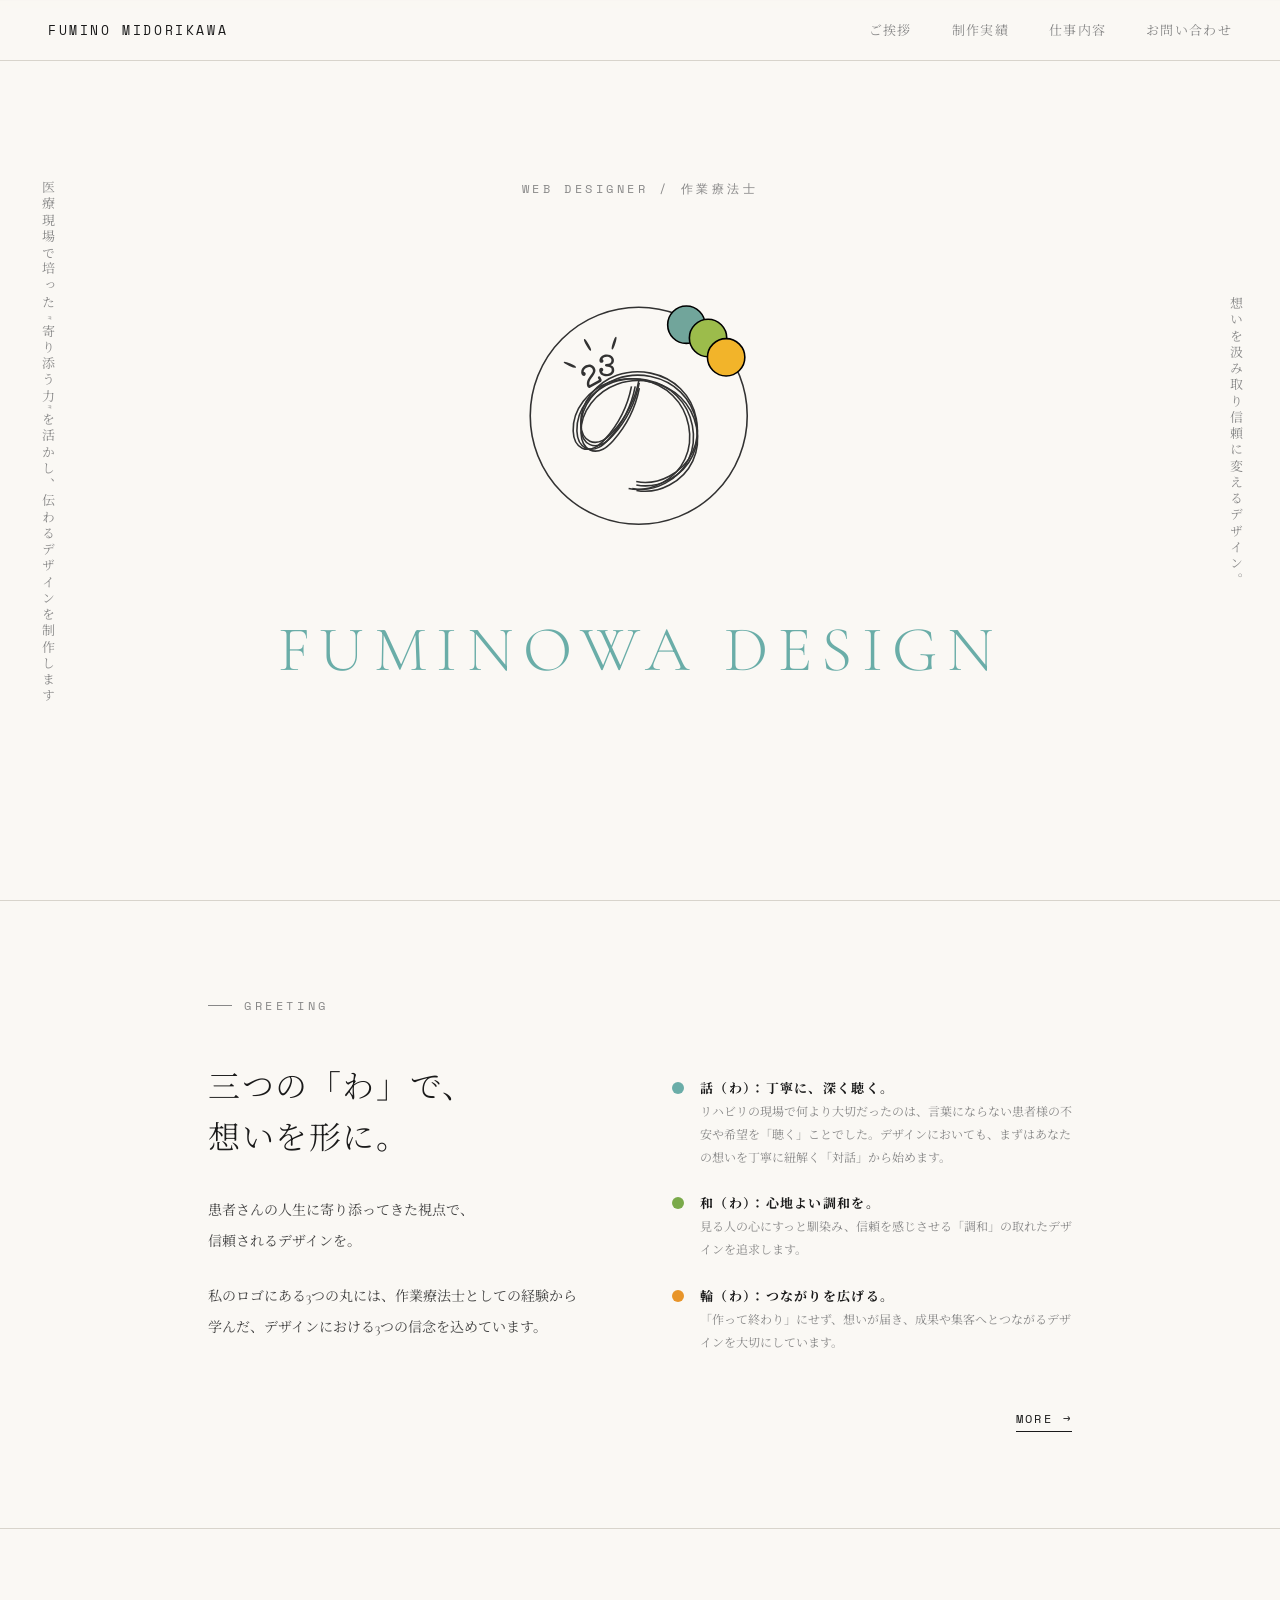
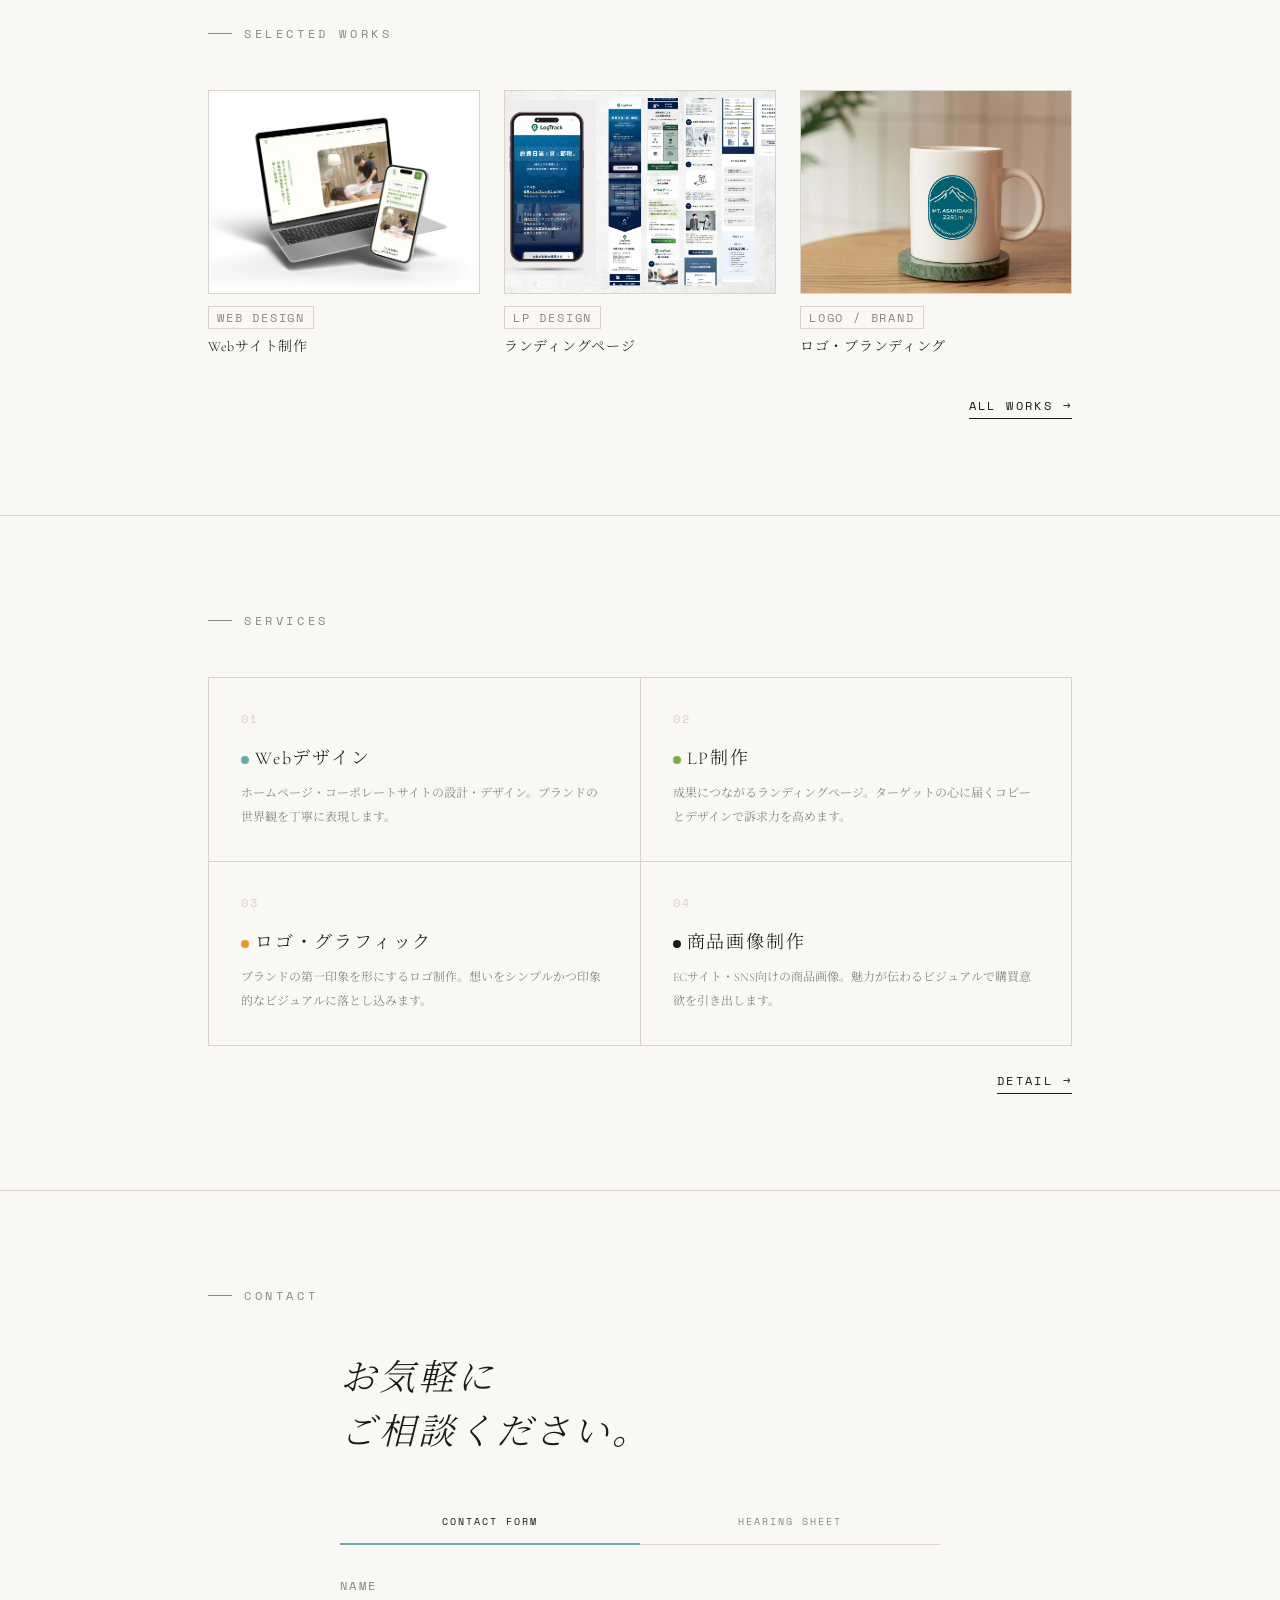
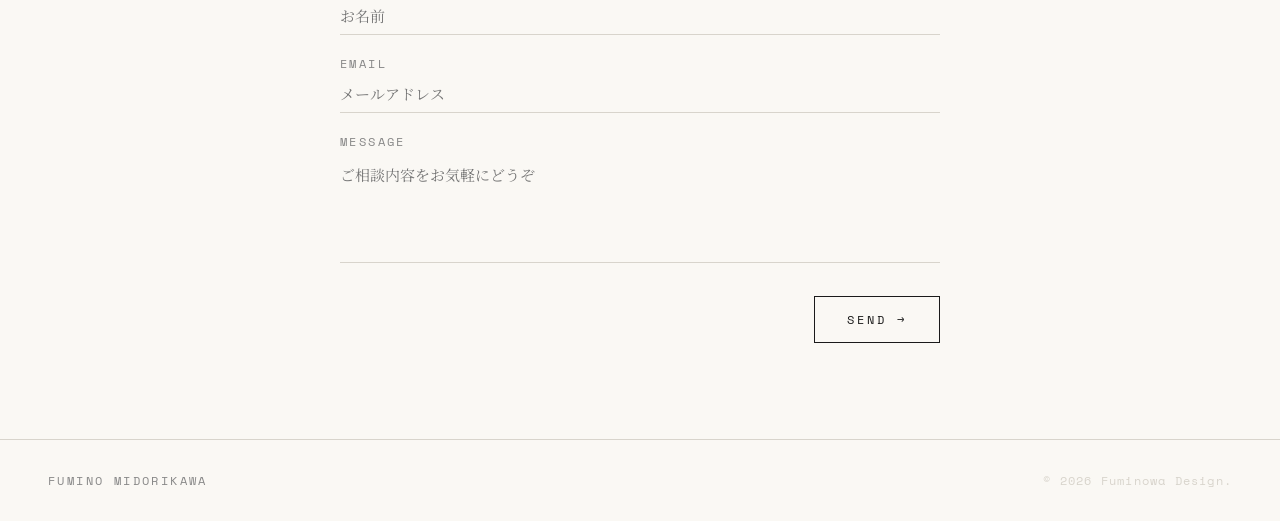
==== index.html @ 3dcd2b3b "スニペット文章変更" ====
<!DOCTYPE html>
<html lang="ja">
<head>
<meta charset="UTF-8">
<meta name="viewport" content="width=device-width, initial-scale=1.0">
<title>FUMINO MIDORIKAWA — Design Portfolio</title>
<meta name="description" content="Webデザイナー 兼 作業療法士。信頼を届けるデザイナーのポートフォリオサイトです。">
  
 <link rel="icon" href="/logo.svg" type="image/svg+xml">
  <link rel="apple-touch-icon" href="/logo.svg">

  <meta property="og:url" content="https://fuminowa-design.com/">
  <meta property="og:type" content="website">
  <meta property="og:title" content="FUMINO MIDORIKAWA — Design Portfolio">
  <meta property="og:description" content="Webデザイナー 兼 作業療法士。信頼を届けるデザイナーのポートフォリオサイトです。">
  <meta property="og:site_name" content="fuminowa design">
  <meta property="og:image" content="https://fuminowa-design.com/og-image.jpg">

  <meta name="twitter:card" content="summary_large_image">
  <meta name="twitter:title" content="FUMINO MIDORIKAWA — Design Portfolio">
  <meta name="twitter:description" content="Webデザイナー 兼 作業療法士。信頼を届けるデザイナーのポートフォリオサイトです。">
  <meta name="twitter:image" content="https://fuminowa-design.com/og-image.jpg">

  <link rel="preconnect" href="https://fonts.googleapis.com">
  <link href="https://fonts.googleapis.com/css2?family=Cormorant+Garamond:ital,wght@0,300;0,400;1,300;1,400&family=Noto+Serif+JP:wght@300;400&family=Space+Mono&display=swap" rel="stylesheet">
<style>
  *, *::before, *::after { box-sizing: border-box; margin: 0; padding: 0; }

  :root {
    --teal: #6aada8;
    --green: #7aaa4a;
    --orange: #e8952a;
    --black: #1a1a1a;
    --gray: #888;
    --light: #f7f5f0;
    --border: #d8d4cc;
    --serif: 'Cormorant Garamond', 'Noto Serif JP', serif;
    --mono: 'Space Mono', monospace;
  }

  html { scroll-behavior: smooth; }

  body {
    font-family: var(--serif);
    background: #faf8f4;
    color: var(--black);
    overflow-x: hidden;
  }

  /* ── NAV ── */
  nav {
    position: fixed;
    top: 0; left: 0; right: 0;
    z-index: 100;
    display: flex;
    justify-content: space-between;
    align-items: center;
    padding: 1.25rem 3rem;
    background: rgba(250,248,244,0.92);
    backdrop-filter: blur(6px);
    border-bottom: 1px solid var(--border);
  }

  .nav-logo {
    font-family: var(--mono);
    font-size: 13px;
    letter-spacing: 0.2em;
    color: var(--black);
    text-decoration: none;
  }

  .nav-links {
    display: flex;
    gap: 2.5rem;
    list-style: none;
  }

  .nav-links a {
    font-family: var(--serif);
    font-size: 13px;
    letter-spacing: 0.1em;
    color: var(--gray);
    text-decoration: none;
    transition: color 0.2s;
  }

  .nav-links a:hover { color: var(--black); }

  /* ── HERO ── */
  .hero {
    min-height: 100vh;
    display: grid;
    grid-template-columns: 60px 1fr 60px;
    align-items: center;
    padding-top: 80px;
    position: relative;
  }

  .hero-side-left {
    writing-mode: vertical-rl;
    text-orientation: mixed;
    font-size: 13px;
    letter-spacing: 0.25em;
    color: var(--gray);
    padding: 2rem 0 2rem 2rem;
    line-height: 2;
  }

  .hero-center {
    display: flex;
    flex-direction: column;
    align-items: center;
    justify-content: center;
    padding: 4rem 2rem;
    text-align: center;
    position: relative;
  }

  .hero-eyebrow {
    font-family: var(--mono);
    font-size: 12px;
    letter-spacing: 0.3em;
    color: var(--gray);
    margin-bottom: 2.5rem;
  }

  /* Logo circle */
  .logo-circle {
    position: relative;
    width: 340px;
    height: 340px;
    margin: 0 auto 2.5rem;
  }

  .logo-circle svg {
    width: 100%;
    height: 100%;
  }

  .hero-title {
    font-family: var(--serif);
    font-size: clamp(36px, 5vw, 64px);
    font-weight: 300;
    letter-spacing: 0.15em;
    color: var(--teal);
    line-height: 1;
    margin-bottom: 1.5rem;
  }

  .hero-title em {
    font-style: italic;
    color: var(--black);
    font-size: 0.65em;
    display: block;
    letter-spacing: 0.3em;
    margin-top: 0.4em;
  }

  .hero-tagline {
    font-size: 13px;
    color: var(--gray);
    letter-spacing: 0.05em;
    line-height: 2;
    max-width: 360px;
  }

  .hero-side-right {
    writing-mode: vertical-rl;
    text-orientation: mixed;
    font-size: 13px;
    letter-spacing: 0.25em;
    color: var(--gray);
    padding: 2rem 2rem 2rem 0;
    line-height: 2;
    text-align: right;
  }

  .hero-scroll {
    position: absolute;
    bottom: 2.5rem;
    left: 50%;
    transform: translateX(-50%);
    display: flex;
    flex-direction: column;
    align-items: center;
    gap: 8px;
    font-family: var(--mono);
    font-size: 12px;
    letter-spacing: 0.2em;
    color: var(--gray);
  }

  .hero-scroll::after {
    content: '';
    display: block;
    width: 1px;
    height: 48px;
    background: var(--border);
    animation: scrollLine 1.8s ease-in-out infinite;
  }

  @keyframes scrollLine {
    0%, 100% { opacity: 0.3; transform: scaleY(1); }
    50% { opacity: 1; transform: scaleY(0.6); }
  }

  /* ── SECTIONS common ── */
  section {
    padding: 6rem 0;
    border-top: 1px solid var(--border);
  }

  .section-inner {
    max-width: 960px;
    margin: 0 auto;
    padding: 0 3rem;
  }

  .section-label {
    font-family: var(--mono);
    font-size: 12px;
    letter-spacing: 0.3em;
    color: var(--gray);
    display: flex;
    align-items: center;
    gap: 12px;
    margin-bottom: 3rem;
  }

  .section-label::before {
    content: '';
    display: block;
    width: 24px;
    height: 1px;
    background: var(--gray);
  }

  /* ── ABOUT ── */
  .about-grid {
    display: grid;
    grid-template-columns: 1fr 1fr;
    gap: 4rem;
    align-items: start;
  }

  .about-heading {
    font-size: clamp(22px, 3vw, 32px);
    font-weight: 300;
    line-height: 1.6;
    letter-spacing: 0.05em;
    margin-bottom: 2rem;
  }

  .about-body {
    font-size: 14px;
    line-height: 2.2;
    color: #444;
    margin-bottom: 1.5rem;
  }

  .about-wa {
    display: flex;
    flex-direction: column;
    gap: 1.5rem;
    padding-top: 1rem;
  }

  .wa-item {
    display: flex;
    gap: 1rem;
    align-items: flex-start;
  }

  .wa-dot {
    width: 12px;
    height: 12px;
    border-radius: 50%;
    margin-top: 4px;
    flex-shrink: 0;
  }

  .wa-dot.teal { background: var(--teal); }
  .wa-dot.green { background: var(--green); }
  .wa-dot.orange { background: var(--orange); }

  .wa-text strong {
    display: block;
    font-size: 13px;
    letter-spacing: 0.1em;
    margin-bottom: 4px;
  }

  .wa-text p {
    font-size: 12px;
    color: var(--gray);
    line-height: 1.9;
  }

  .about-more {
    display: inline-flex;
    align-items: center;
    gap: 12px;
    font-family: var(--mono);
    font-size: 12px;
    letter-spacing: 0.2em;
    color: var(--black);
    text-decoration: none;
    margin-top: 2rem;
    padding-bottom: 4px;
    border-bottom: 1px solid var(--black);
    transition: opacity 0.2s;
  }

  .about-more:hover { opacity: 0.5; }

  /* ── WORKS ── */
  .works-grid {
    display: grid;
    grid-template-columns: repeat(3, 1fr);
    gap: 1.5rem;
  }

  .work-card {
    text-decoration: none;
    color: inherit;
    display: block;
  }

  .work-thumb {
    aspect-ratio: 4/3;
    background: var(--light);
    border: 1px solid var(--border);
    margin-bottom: 0.75rem;
    overflow: hidden;
    position: relative;
  }

  .work-thumb-inner {
    width: 100%;
    height: 100%;
    display: flex;
    align-items: center;
    justify-content: center;
    font-family: var(--mono);
    font-size: 12px;
    letter-spacing: 0.2em;
    color: var(--border);
    transition: transform 0.4s ease;
  }

  .work-card:hover .work-thumb-inner {
    transform: scale(1.03);
  }

  .work-tag {
    font-family: var(--mono);
    font-size: 12px;
    letter-spacing: 0.15em;
    color: var(--gray);
    border: 1px solid var(--border);
    display: inline-block;
    padding: 2px 8px;
    margin-bottom: 6px;
  }

  .work-title {
    font-size: 14px;
    font-weight: 300;
    letter-spacing: 0.05em;
  }

  .works-more {
    text-align: right;
    margin-top: 2.5rem;
  }

  .works-more a {
    display: inline-flex;
    align-items: center;
    gap: 12px;
    font-family: var(--mono);
    font-size: 12px;
    letter-spacing: 0.2em;
    color: var(--black);
    text-decoration: none;
    padding-bottom: 4px;
    border-bottom: 1px solid var(--black);
    transition: opacity 0.2s;
  }

  .works-more a:hover { opacity: 0.5; }

  /* ── SERVICES ── */
  .services-grid {
    display: grid;
    grid-template-columns: repeat(2, 1fr);
    gap: 1px;
    background: var(--border);
    border: 1px solid var(--border);
  }

  .service-item {
    background: #faf8f4;
    padding: 2rem;
  }

  .service-num {
    font-family: var(--mono);
    font-size: 12px;
    letter-spacing: 0.2em;
    color: var(--border);
    margin-bottom: 1rem;
  }

  .service-title {
    font-size: 18px;
    font-weight: 300;
    letter-spacing: 0.1em;
    margin-bottom: 0.75rem;
  }

  .service-desc {
    font-size: 12px;
    color: var(--gray);
    line-height: 2;
  }

  .service-accent {
    display: inline-block;
    width: 8px;
    height: 8px;
    border-radius: 50%;
    margin-right: 6px;
    vertical-align: middle;
  }

  /* ── CONTACT ── */
  .contact-section {
    text-align: center;
    padding: 6rem 0;
  }

  .contact-heading {
    font-size: clamp(28px, 4vw, 48px);
    font-weight: 300;
    font-style: italic;
    letter-spacing: 0.1em;
    margin-bottom: 1.5rem;
  }

  .contact-sub {
    font-size: 13px;
    color: var(--gray);
    letter-spacing: 0.1em;
    margin-bottom: 3rem;
    line-height: 2;
  }

  .contact-btn {
    display: inline-flex;
    align-items: center;
    gap: 16px;
    font-family: var(--mono);
    font-size: 13px;
    letter-spacing: 0.25em;
    color: var(--black);
    text-decoration: none;
    border: 1px solid var(--black);
    padding: 1rem 2.5rem;
    transition: background 0.2s, color 0.2s;
  }

  .contact-btn:hover {
    background: var(--black);
    color: #faf8f4;
  }

  /* ── CONTACT TABS ── */
  .contact-tabs {
    display: flex;
    border-bottom: 1px solid var(--border);
    margin-bottom: 2rem;
  }
  .contact-tab-btn {
    flex: 1;
    background: none;
    border: none;
    padding: 14px 8px;
    font-family: var(--mono);
    font-size: 10px;
    letter-spacing: 0.2em;
    color: var(--gray);
    cursor: pointer;
    border-bottom: 2px solid transparent;
    margin-bottom: -1px;
    transition: all 0.2s;
  }
  .contact-tab-btn.active {
    color: var(--black);
    border-bottom-color: var(--teal);
  }
  .contact-tab-content { display: none; }
  .contact-tab-content.active { display: block; }

  /* ── HAMBURGER ── */
  .nav-hamburger {
    display: none;
    flex-direction: column;
    gap: 5px;
    cursor: pointer;
    background: none;
    border: none;
    padding: 4px;
  }
  .nav-hamburger span {
    display: block;
    width: 22px;
    height: 1px;
    background: var(--black);
    transition: all 0.3s;
  }
  .nav-hamburger.open span:nth-child(1) { transform: translateY(6px) rotate(45deg); }
  .nav-hamburger.open span:nth-child(2) { opacity: 0; }
  .nav-hamburger.open span:nth-child(3) { transform: translateY(-6px) rotate(-45deg); }

  /* ── HERO MOBILE TEXT ── */
  .hero-tagline-mobile { display: none; }

  /* ── FOOTER ── */
  footer {
    border-top: 1px solid var(--border);
    padding: 2rem 3rem;
    display: flex;
    justify-content: space-between;
    align-items: center;
  }

  .footer-logo {
    font-family: var(--mono);
    font-size: 12px;
    letter-spacing: 0.2em;
    color: var(--gray);
  }

  .footer-copy {
    font-family: var(--mono);
    font-size: 12px;
    letter-spacing: 0.1em;
    color: var(--border);
  }

  .send-btn {
    font-family: var(--mono);
    font-size: 12px;
    letter-spacing: 0.25em;
    color: var(--black);
    background: transparent;
    border: 1px solid var(--black);
    padding: 0.9rem 2rem;
    cursor: pointer;
    transition: background 0.25s, color 0.25s;
  }
  .send-btn:hover {
    background: var(--black);
    color: #faf8f4;
  }

  /* ── FADE IN ── */
  .fade-in {
    opacity: 0;
    transform: translateY(20px);
    transition: opacity 0.7s ease, transform 0.7s ease;
  }

  .fade-in.visible {
    opacity: 1;
    transform: translateY(0);
  }

  /* ── RESPONSIVE ── */
  @media (max-width: 768px) {
    nav { padding: 1rem 1.5rem; }
    .nav-hamburger { display: flex; }
    .nav-links {
      display: none;
      position: fixed;
      top: 57px; left: 0; right: 0;
      background: rgba(250,248,244,0.97);
      backdrop-filter: blur(8px);
      border-bottom: 1px solid var(--border);
      flex-direction: column;
      align-items: center;
      gap: 0;
      padding: 0;
      list-style: none;
      z-index: 99;
    }
    .nav-links.open { display: flex; }
    .nav-links li { width: 100%; text-align: center; }
    .nav-links a { display: block; padding: 1.1rem 0; border-bottom: 1px solid var(--border); font-size: 13px; }
    .hero {
      grid-template-columns: 1fr;
      overflow: hidden;
    }
    .hero-side-left { display: none !important; }
    .hero-side-right { display: none !important; }
    .hero-tagline-mobile { display: block; }
    .logo-circle { width: 240px; height: 240px; }
    .section-inner { padding: 0 1.5rem; }
    .about-grid { grid-template-columns: 1fr; gap: 2rem; }
    .works-grid { grid-template-columns: 1fr 1fr; }
    .services-grid { grid-template-columns: 1fr; }
    footer { flex-direction: column; gap: 1rem; text-align: center; }
  }
</style>
</head>
<body>

<!-- NAV -->
<nav>
  <a href="#" class="nav-logo">FUMINO MIDORIKAWA</a>
  <ul class="nav-links" id="nav-links">
    <li><a href="#about" onclick="closeMenu()">ご挨拶</a></li>
    <li><a href="#works" onclick="closeMenu()">制作実績</a></li>
    <li><a href="#services" onclick="closeMenu()">仕事内容</a></li>
    <li><a href="#contact" onclick="closeMenu()">お問い合わせ</a></li>
  </ul>
  <button class="nav-hamburger" id="hamburger" onclick="toggleMenu()" aria-label="メニュー">
    <span></span><span></span><span></span>
  </button>
</nav>

<!-- HERO -->
<section class="hero">
  <div class="hero-side-left">医療現場で培った&thinsp;"寄り添う力"を活かし、伝わるデザインを制作します</div>

  <div class="hero-center">
    <p class="hero-eyebrow">WEB DESIGNER / 作業療法士</p>
    <p class="hero-tagline-mobile" style="font-size:13px; color:var(--gray); letter-spacing:0.04em; line-height:1.9; margin-bottom:1.5rem;">医療現場で培った&thinsp;"寄り添う力"を活かし、<br>伝わるデザインを制作します</p>

    <!-- ロゴ -->
    <div class="logo-circle">
      <img src="logo.svg" alt="FUMINOWA DESIGN ロゴ" style="width:100%; height:100%; object-fit:contain;">
    </div>

    <h1 class="hero-title">FUMINOWA DESIGN</h1>

  </div>

  <div class="hero-side-right">想いを汲み取り信頼に変えるデザイン。</div>
</section>

<!-- ABOUT -->
<section id="about">
  <div class="section-inner">
    <p class="section-label fade-in">GREETING</p>
    <div class="about-grid">
      <div class="fade-in">
        <h2 class="about-heading">三つの「わ」で、<br>想いを形に。</h2>
        <p class="about-body">患者さんの人生に寄り添ってきた視点で、<span style="white-space:nowrap">信頼されるデザインを。</span></p>
        <p class="about-body">私のロゴにある3つの丸には、作業療法士としての経験から<span style="white-space:nowrap">学んだ、デザインにおける3つの信念を込めています。</span></p>
      </div>
      <div class="about-wa fade-in">
        <div class="wa-item">
          <div class="wa-dot teal"></div>
          <div class="wa-text">
            <strong>話（わ）：丁寧に、深く聴く。</strong>
            <p>リハビリの現場で何より大切だったのは、言葉にならない患者様の不安や希望を「聴く」ことでした。デザインにおいても、まずはあなたの想いを丁寧に紐解く「対話」から始めます。</p>
          </div>
        </div>
        <div class="wa-item">
          <div class="wa-dot green"></div>
          <div class="wa-text">
            <strong>和（わ）：心地よい調和を。</strong>
            <p>見る人の心にすっと馴染み、信頼を感じさせる「調和」の取れたデザインを追求します。</p>
          </div>
        </div>
        <div class="wa-item">
          <div class="wa-dot orange"></div>
          <div class="wa-text">
            <strong>輪（わ）：つながりを広げる。</strong>
            <p>「作って終わり」にせず、想いが届き、成果や集客へとつながるデザインを大切にしています。</p>
          </div>
        </div>
      </div>
    </div>
    <div class="works-more fade-in">
      <a href="about.html">MORE →</a>
    </div>
  </div>
</section>

<!-- WORKS -->
<section id="works">
  <div class="section-inner">
    <p class="section-label fade-in">SELECTED WORKS</p>
    <div class="works-grid">
      <a href="works.html" class="work-card fade-in">
        <div class="work-thumb">
          <div class="work-thumb-inner">
            <img src="work-mebuki.webp" alt="Webサイト制作" style="width:100%; height:100%; object-fit:cover; display:block;">
          </div>
        </div>
        <span class="work-tag">WEB DESIGN</span>
        <p class="work-title">Webサイト制作</p>
      </a>
      <a href="works.html" class="work-card fade-in">
        <div class="work-thumb">
          <div class="work-thumb-inner">
            <img src="work-logtrack.webp" alt="ランディングページ" style="width:100%; height:100%; object-fit:cover; display:block;">
          </div>
        </div>
        <span class="work-tag">LP DESIGN</span>
        <p class="work-title">ランディングページ</p>
      </a>
      <a href="works.html" class="work-card fade-in">
        <div class="work-thumb">
          <div class="work-thumb-inner">
            <img src="work-asahidake.webp" alt="ロゴ・ブランディング" style="width:100%; height:100%; object-fit:cover; display:block;">
          </div>
        </div>
        <span class="work-tag">LOGO / BRAND</span>
        <p class="work-title">ロゴ・ブランディング</p>
      </a>
    </div>
    <div class="works-more fade-in">
      <a href="works.html">ALL WORKS →</a>
    </div>
  </div>
</section>

<!-- SERVICES -->
<section id="services">
  <div class="section-inner">
    <p class="section-label fade-in">SERVICES</p>
    <div class="services-grid fade-in">
      <div class="service-item">
        <p class="service-num">01</p>
        <h3 class="service-title"><span class="service-accent" style="background:#6aada8"></span>Webデザイン</h3>
        <p class="service-desc">ホームページ・コーポレートサイトの設計・デザイン。ブランドの世界観を丁寧に表現します。</p>
      </div>
      <div class="service-item">
        <p class="service-num">02</p>
        <h3 class="service-title"><span class="service-accent" style="background:#7aaa4a"></span>LP制作</h3>
        <p class="service-desc">成果につながるランディングページ。ターゲットの心に届くコピーとデザインで訴求力を高めます。</p>
      </div>
      <div class="service-item">
        <p class="service-num">03</p>
        <h3 class="service-title"><span class="service-accent" style="background:#e8952a"></span>ロゴ・グラフィック</h3>
        <p class="service-desc">ブランドの第一印象を形にするロゴ制作。想いをシンプルかつ印象的なビジュアルに落とし込みます。</p>
      </div>
      <div class="service-item">
        <p class="service-num">04</p>
        <h3 class="service-title"><span class="service-accent" style="background:#1a1a1a"></span>商品画像制作</h3>
        <p class="service-desc">ECサイト・SNS向けの商品画像。魅力が伝わるビジュアルで購買意欲を引き出します。</p>
      </div>
    </div>
    <div class="works-more fade-in" style="text-align:right; margin-top:1.5rem;">
      <a href="services.html">DETAIL →</a>
    </div>
  </div>
</section>

<!-- CONTACT -->
<section id="contact" style="border-top: 1px solid var(--border); padding: 6rem 0;">
  <div class="section-inner">
    <p class="section-label fade-in">CONTACT</p>
    <div class="fade-in" style="max-width: 600px; margin: 0 auto;">
      <h2 style="font-size: clamp(24px,3vw,36px); font-weight:300; font-style:italic; letter-spacing:0.08em; line-height:1.5; margin-bottom:2.5rem;">お気軽に<br>ご相談ください。</h2>

      <div class="contact-tabs">
        <button class="contact-tab-btn active" onclick="switchContactTab('form', this)">CONTACT FORM</button>
        <button class="contact-tab-btn" onclick="switchContactTab('hearing', this)">HEARING SHEET</button>
      </div>

      <div id="ctab-form" class="contact-tab-content active">
        <form onsubmit="handleSubmit(event)" style="display:flex; flex-direction:column; gap:1.25rem;">
          <div>
            <label style="font-family:var(--mono); font-size:12px; letter-spacing:0.2em; color:var(--gray); display:block; margin-bottom:6px;">NAME</label>
            <input type="text" name="name" placeholder="お名前" required style="width:100%; background:transparent; border:none; border-bottom:1px solid var(--border); padding:8px 0; font-family:var(--serif); font-size:15px; color:var(--black); outline:none; transition:border-color 0.2s;">
          </div>
          <div>
            <label style="font-family:var(--mono); font-size:12px; letter-spacing:0.2em; color:var(--gray); display:block; margin-bottom:6px;">EMAIL</label>
            <input type="email" name="email" placeholder="メールアドレス" required style="width:100%; background:transparent; border:none; border-bottom:1px solid var(--border); padding:8px 0; font-family:var(--serif); font-size:15px; color:var(--black); outline:none; transition:border-color 0.2s;">
          </div>
          <div>
            <label style="font-family:var(--mono); font-size:12px; letter-spacing:0.2em; color:var(--gray); display:block; margin-bottom:6px;">MESSAGE</label>
            <textarea name="message" placeholder="ご相談内容をお気軽にどうぞ" rows="5" required style="width:100%; background:transparent; border:none; border-bottom:1px solid var(--border); padding:8px 0; font-family:var(--serif); font-size:15px; color:var(--black); outline:none; resize:none; transition:border-color 0.2s;"></textarea>
          </div>
          <div style="text-align:right; margin-top:0.5rem;">
            <button type="submit" class="send-btn">SEND →</button>
          </div>
          <p id="form-msg" style="font-family:var(--mono); font-size:12px; letter-spacing:0.1em; color:var(--teal); display:none; text-align:right;">送信しました。ありがとうございます。</p>
        </form>
      </div>

      <div id="ctab-hearing" class="contact-tab-content">
        <p style="font-size:15px; color:var(--gray); line-height:2; margin-bottom:2rem;">依頼内容・納品形式・予算などをまとめてお伝えいただくことで、より具体的なご提案とお見積もりをスムーズにご案内できます。</p>
        <ul style="list-style:none; display:flex; flex-direction:column; gap:0.75rem; margin-bottom:2.5rem;">
          <li style="font-size:15px; color:#444; display:flex; align-items:flex-start; gap:10px;"><span style="color:var(--teal); font-family:var(--mono); font-size:12px; margin-top:3px; flex-shrink:0;">—</span>依頼内容がある程度決まっている</li>
          <li style="font-size:15px; color:#444; display:flex; align-items:flex-start; gap:10px;"><span style="color:var(--teal); font-family:var(--mono); font-size:12px; margin-top:3px; flex-shrink:0;">—</span>すぐにお見積もりがほしい</li>
          <li style="font-size:15px; color:#444; display:flex; align-items:flex-start; gap:10px;"><span style="color:var(--teal); font-family:var(--mono); font-size:12px; margin-top:3px; flex-shrink:0;">—</span>スムーズにプロジェクトを進めたい</li>
        </ul>
        <div style="text-align:right;">
          <a href="hearing.html"
            style="display:inline-flex; align-items:center; gap:12px; font-family:var(--mono); font-size:12px; letter-spacing:0.2em; color:#faf8f4; background:var(--black); border:1px solid var(--black); padding:0.9rem 2rem; text-decoration:none; transition:background 0.2s, color 0.2s;"
            onmouseover="this.style.background='var(--teal)'; this.style.borderColor='var(--teal)';"
            onmouseout="this.style.background='var(--black)'; this.style.borderColor='var(--black)';">
            ヒアリングシートへ →
          </a>
        </div>
      </div>

    </div>
  </div>
</section>

<!-- FOOTER -->
<footer>
  <span class="footer-logo">FUMINO MIDORIKAWA</span>
  <span class="footer-copy">© 2026 Fuminowa Design.</span>
</footer>

<script>
  function toggleMenu() {
    const navLinks = document.getElementById('nav-links');
    const hamburger = document.getElementById('hamburger');
    navLinks.classList.toggle('open');
    hamburger.classList.toggle('open');
  }

  function closeMenu() {
    const navLinks = document.getElementById('nav-links');
    const hamburger = document.getElementById('hamburger');
    navLinks.classList.remove('open');
    hamburger.classList.remove('open');
  }
  function switchContactTab(name, btn) {
    document.querySelectorAll('.contact-tab-content').forEach(el => el.classList.remove('active'));
    document.querySelectorAll('.contact-tab-btn').forEach(el => el.classList.remove('active'));
    document.getElementById('ctab-' + name).classList.add('active');
    btn.classList.add('active');
  }

  async function handleSubmit(e) {
    e.preventDefault();
    const form = e.target;
    const btn = form.querySelector('button[type="submit"]');
    btn.disabled = true;
    btn.textContent = 'SENDING...';
    try {
      const res = await fetch('https://formspree.io/f/xaqadjqy', {
        method: 'POST',
        body: new FormData(form),
        headers: { 'Accept': 'application/json' }
      });
      if (res.ok) {
        form.reset();
        document.getElementById('form-msg').style.display = 'block';
        btn.textContent = 'SEND →';
      } else {
        alert('送信に失敗しました。時間をおいてもう一度お試しください。');
        btn.textContent = 'SEND →';
      }
    } catch (err) {
      alert('送信に失敗しました。通信状況をご確認ください。');
      btn.textContent = 'SEND →';
    }
    btn.disabled = false;
  }

  const observer = new IntersectionObserver((entries) => {
    entries.forEach((entry, i) => {
      if (entry.isIntersecting) {
        setTimeout(() => entry.target.classList.add('visible'), i * 80);
      }
    });
  }, { threshold: 0.1 });

  document.querySelectorAll('.fade-in').forEach(el => observer.observe(el));
</script>

</body>
</html>
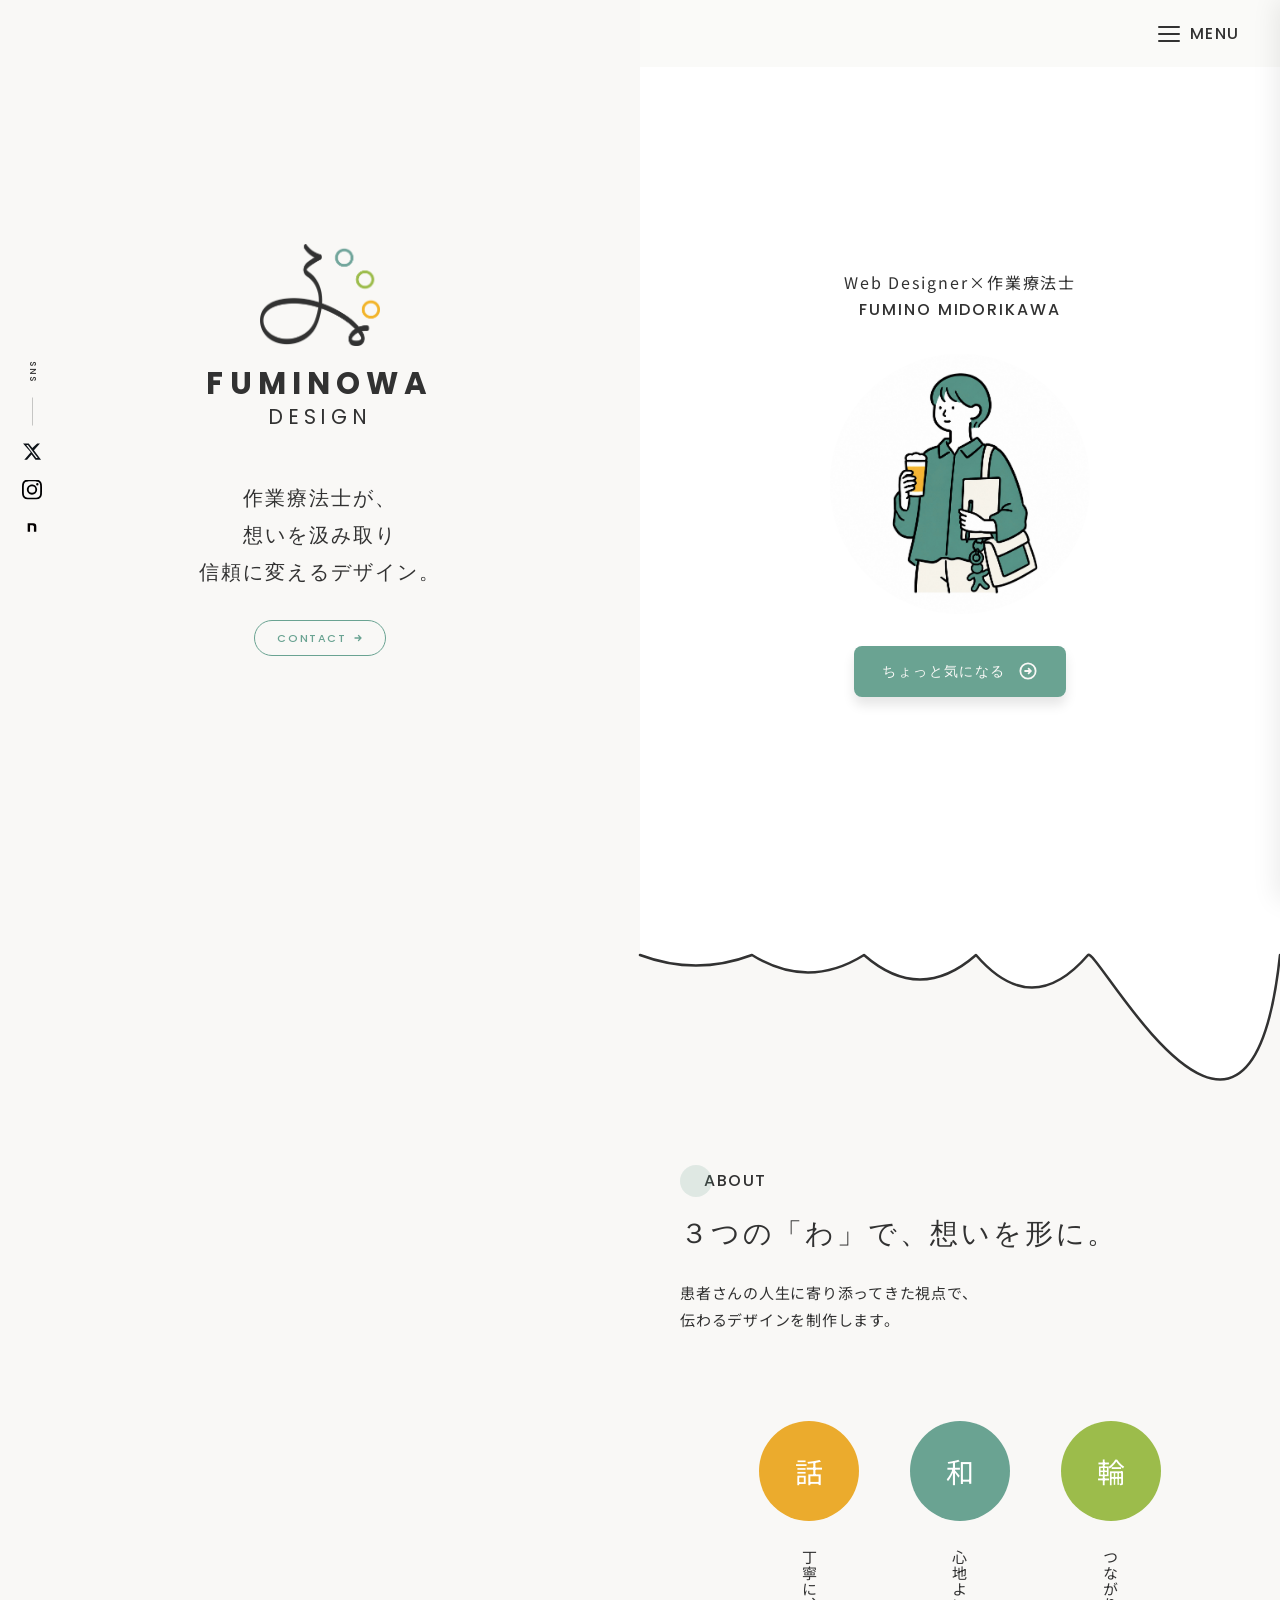
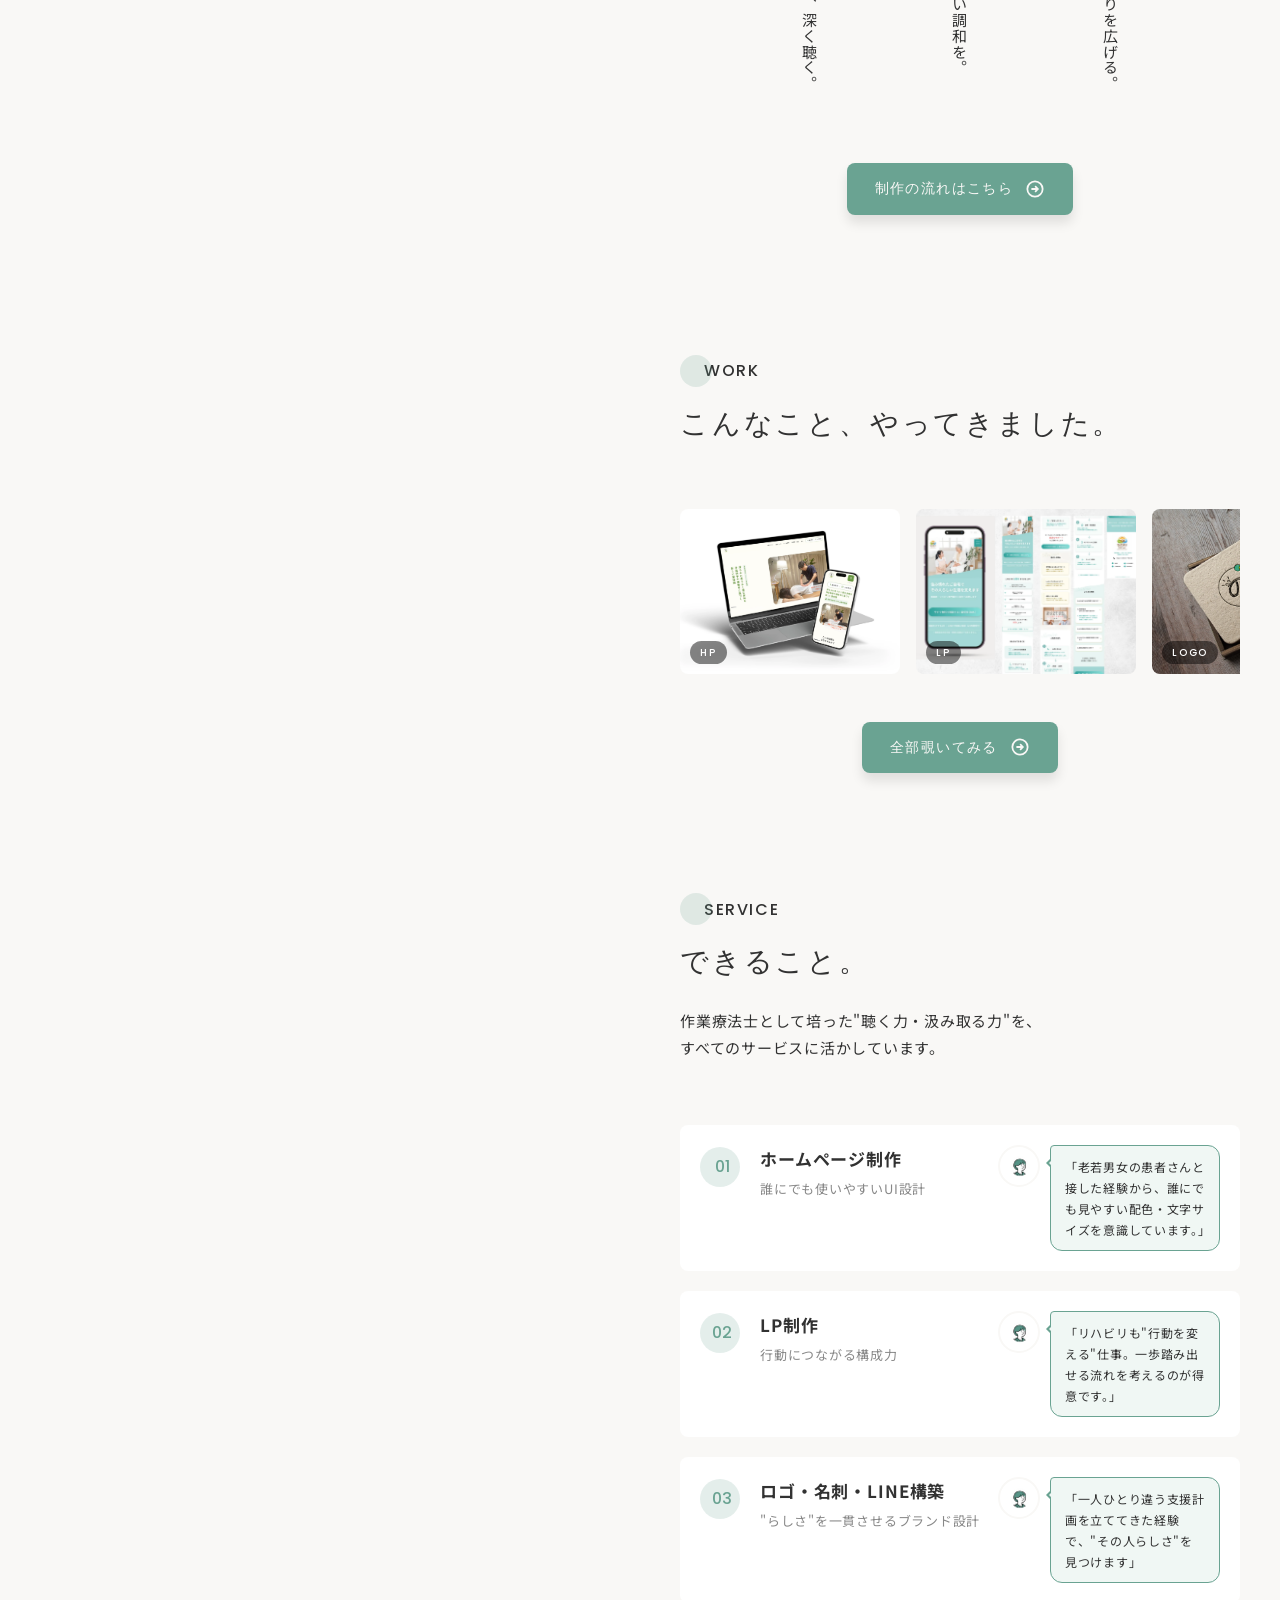
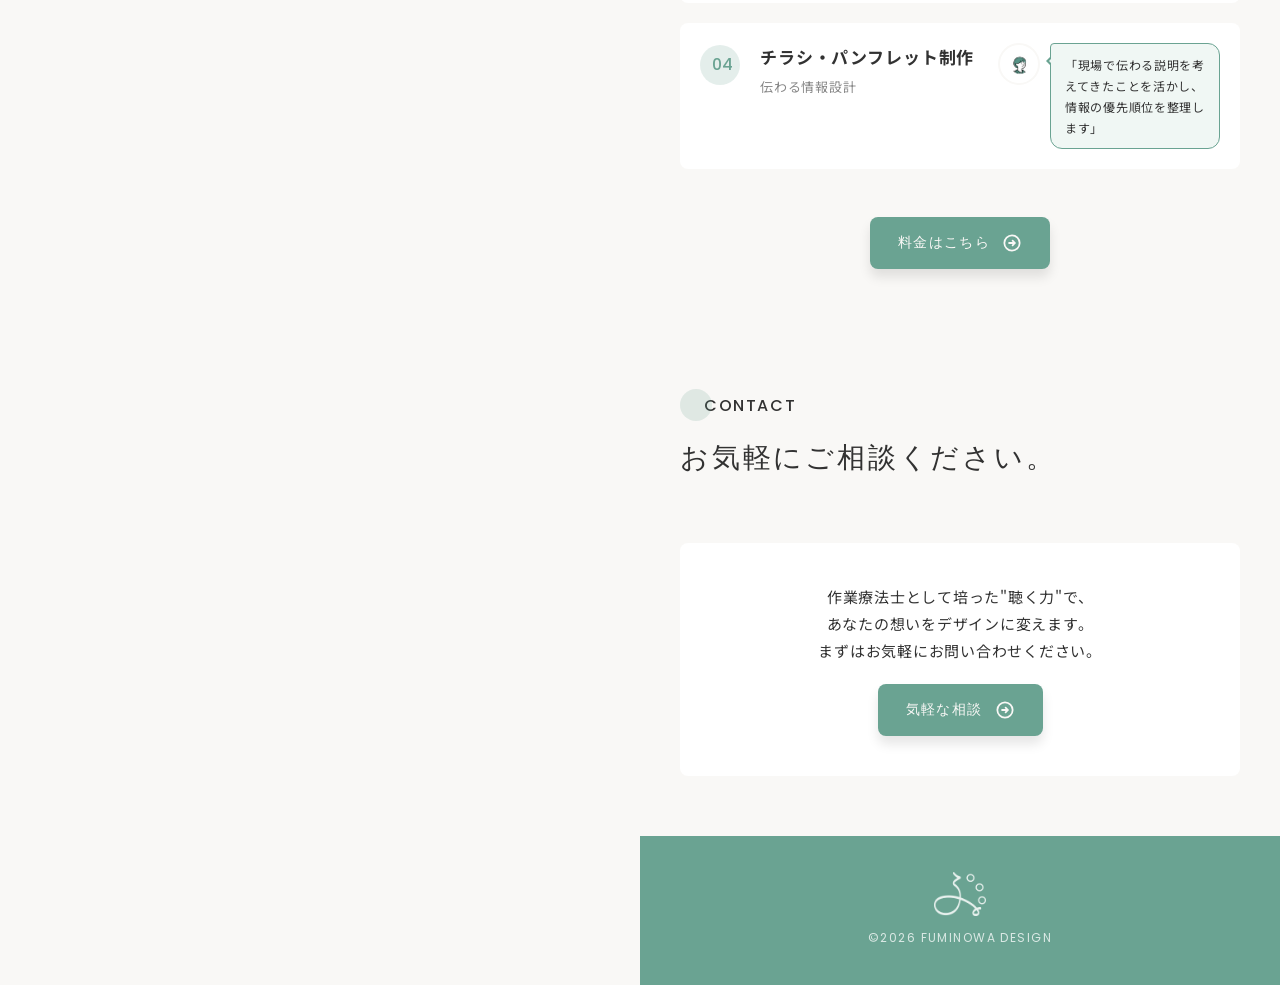
==== commit 14dfe89a: "ポートフォリオリニューアル" ====
--- a/index.html
+++ b/index.html
@@ -1,884 +1,392 @@
 <!DOCTYPE html>
 <html lang="ja">
 <head>
-<meta charset="UTF-8">
-<meta name="viewport" content="width=device-width, initial-scale=1.0">
-<title>FUMINO MIDORIKAWA — Design Portfolio</title>
-<meta name="description" content="Webデザイナー 兼 作業療法士。信頼を届けるデザイナーのポートフォリオサイトです。">
-  
- <link rel="icon" href="/logo.svg" type="image/svg+xml">
-  <link rel="apple-touch-icon" href="/logo.svg">
-
+  <meta charset="UTF-8">
+  <meta name="viewport" content="width=device-width, initial-scale=1.0">
+  <title>FUMINOWA DESIGN | 作業療法士が伝える、信頼に変えるデザイン</title>
+  <meta name="description" content="作業療法士として培った「聴く力・汲み取る力」でデザインを届ける、緑川史乃のポートフォリオサイト。ホームページ制作・LP・ロゴ・チラシ等を承っています。">
+  <meta property="og:title" content="FUMINOWA DESIGN | 作業療法士が伝える、信頼に変えるデザイン">
+  <meta property="og:description" content="作業療法士として培った「聴く力・汲み取る力」でデザインを届ける、緑川史乃のポートフォリオサイト。">
+  <meta property="og:image" content="https://fuminowa-design.com/images/og-image.png">
   <meta property="og:url" content="https://fuminowa-design.com/">
   <meta property="og:type" content="website">
-  <meta property="og:title" content="FUMINO MIDORIKAWA — Design Portfolio">
-  <meta property="og:description" content="Webデザイナー 兼 作業療法士。信頼を届けるデザイナーのポートフォリオサイトです。">
-  <meta property="og:site_name" content="fuminowa design">
-  <meta property="og:image" content="https://fuminowa-design.com/og-image.jpg">
-
-  <meta name="twitter:card" content="summary_large_image">
-  <meta name="twitter:title" content="FUMINO MIDORIKAWA — Design Portfolio">
-  <meta name="twitter:description" content="Webデザイナー 兼 作業療法士。信頼を届けるデザイナーのポートフォリオサイトです。">
-  <meta name="twitter:image" content="https://fuminowa-design.com/og-image.jpg">
-
+  <link rel="icon" href="images/favicon-48x48.png">
   <link rel="preconnect" href="https://fonts.googleapis.com">
-  <link href="https://fonts.googleapis.com/css2?family=Cormorant+Garamond:ital,wght@0,300;0,400;1,300;1,400&family=Noto+Serif+JP:wght@300;400&family=Space+Mono&display=swap" rel="stylesheet">
-<style>
-  *, *::before, *::after { box-sizing: border-box; margin: 0; padding: 0; }
-
-  :root {
-    --teal: #6aada8;
-    --green: #7aaa4a;
-    --orange: #e8952a;
-    --black: #1a1a1a;
-    --gray: #888;
-    --light: #f7f5f0;
-    --border: #d8d4cc;
-    --serif: 'Cormorant Garamond', 'Noto Serif JP', serif;
-    --mono: 'Space Mono', monospace;
-  }
-
-  html { scroll-behavior: smooth; }
-
-  body {
-    font-family: var(--serif);
-    background: #faf8f4;
-    color: var(--black);
-    overflow-x: hidden;
-  }
-
-  /* ── NAV ── */
-  nav {
-    position: fixed;
-    top: 0; left: 0; right: 0;
-    z-index: 100;
-    display: flex;
-    justify-content: space-between;
-    align-items: center;
-    padding: 1.25rem 3rem;
-    background: rgba(250,248,244,0.92);
-    backdrop-filter: blur(6px);
-    border-bottom: 1px solid var(--border);
-  }
-
-  .nav-logo {
-    font-family: var(--mono);
-    font-size: 13px;
-    letter-spacing: 0.2em;
-    color: var(--black);
-    text-decoration: none;
-  }
-
-  .nav-links {
-    display: flex;
-    gap: 2.5rem;
-    list-style: none;
-  }
-
-  .nav-links a {
-    font-family: var(--serif);
-    font-size: 13px;
-    letter-spacing: 0.1em;
-    color: var(--gray);
-    text-decoration: none;
-    transition: color 0.2s;
-  }
-
-  .nav-links a:hover { color: var(--black); }
-
-  /* ── HERO ── */
-  .hero {
-    min-height: 100vh;
-    display: grid;
-    grid-template-columns: 60px 1fr 60px;
-    align-items: center;
-    padding-top: 80px;
-    position: relative;
-  }
-
-  .hero-side-left {
-    writing-mode: vertical-rl;
-    text-orientation: mixed;
-    font-size: 13px;
-    letter-spacing: 0.25em;
-    color: var(--gray);
-    padding: 2rem 0 2rem 2rem;
-    line-height: 2;
-  }
-
-  .hero-center {
-    display: flex;
-    flex-direction: column;
-    align-items: center;
-    justify-content: center;
-    padding: 4rem 2rem;
-    text-align: center;
-    position: relative;
-  }
-
-  .hero-eyebrow {
-    font-family: var(--mono);
-    font-size: 12px;
-    letter-spacing: 0.3em;
-    color: var(--gray);
-    margin-bottom: 2.5rem;
-  }
-
-  /* Logo circle */
-  .logo-circle {
-    position: relative;
-    width: 340px;
-    height: 340px;
-    margin: 0 auto 2.5rem;
-  }
-
-  .logo-circle svg {
-    width: 100%;
-    height: 100%;
-  }
-
-  .hero-title {
-    font-family: var(--serif);
-    font-size: clamp(36px, 5vw, 64px);
-    font-weight: 300;
-    letter-spacing: 0.15em;
-    color: var(--teal);
-    line-height: 1;
-    margin-bottom: 1.5rem;
-  }
-
-  .hero-title em {
-    font-style: italic;
-    color: var(--black);
-    font-size: 0.65em;
-    display: block;
-    letter-spacing: 0.3em;
-    margin-top: 0.4em;
-  }
-
-  .hero-tagline {
-    font-size: 13px;
-    color: var(--gray);
-    letter-spacing: 0.05em;
-    line-height: 2;
-    max-width: 360px;
-  }
-
-  .hero-side-right {
-    writing-mode: vertical-rl;
-    text-orientation: mixed;
-    font-size: 13px;
-    letter-spacing: 0.25em;
-    color: var(--gray);
-    padding: 2rem 2rem 2rem 0;
-    line-height: 2;
-    text-align: right;
-  }
-
-  .hero-scroll {
-    position: absolute;
-    bottom: 2.5rem;
-    left: 50%;
-    transform: translateX(-50%);
-    display: flex;
-    flex-direction: column;
-    align-items: center;
-    gap: 8px;
-    font-family: var(--mono);
-    font-size: 12px;
-    letter-spacing: 0.2em;
-    color: var(--gray);
-  }
-
-  .hero-scroll::after {
-    content: '';
-    display: block;
-    width: 1px;
-    height: 48px;
-    background: var(--border);
-    animation: scrollLine 1.8s ease-in-out infinite;
-  }
-
-  @keyframes scrollLine {
-    0%, 100% { opacity: 0.3; transform: scaleY(1); }
-    50% { opacity: 1; transform: scaleY(0.6); }
-  }
-
-  /* ── SECTIONS common ── */
-  section {
-    padding: 6rem 0;
-    border-top: 1px solid var(--border);
-  }
-
-  .section-inner {
-    max-width: 960px;
-    margin: 0 auto;
-    padding: 0 3rem;
-  }
-
-  .section-label {
-    font-family: var(--mono);
-    font-size: 12px;
-    letter-spacing: 0.3em;
-    color: var(--gray);
-    display: flex;
-    align-items: center;
-    gap: 12px;
-    margin-bottom: 3rem;
-  }
-
-  .section-label::before {
-    content: '';
-    display: block;
-    width: 24px;
-    height: 1px;
-    background: var(--gray);
-  }
-
-  /* ── ABOUT ── */
-  .about-grid {
-    display: grid;
-    grid-template-columns: 1fr 1fr;
-    gap: 4rem;
-    align-items: start;
-  }
-
-  .about-heading {
-    font-size: clamp(22px, 3vw, 32px);
-    font-weight: 300;
-    line-height: 1.6;
-    letter-spacing: 0.05em;
-    margin-bottom: 2rem;
-  }
-
-  .about-body {
-    font-size: 14px;
-    line-height: 2.2;
-    color: #444;
-    margin-bottom: 1.5rem;
-  }
-
-  .about-wa {
-    display: flex;
-    flex-direction: column;
-    gap: 1.5rem;
-    padding-top: 1rem;
-  }
-
-  .wa-item {
-    display: flex;
-    gap: 1rem;
-    align-items: flex-start;
-  }
-
-  .wa-dot {
-    width: 12px;
-    height: 12px;
-    border-radius: 50%;
-    margin-top: 4px;
-    flex-shrink: 0;
-  }
-
-  .wa-dot.teal { background: var(--teal); }
-  .wa-dot.green { background: var(--green); }
-  .wa-dot.orange { background: var(--orange); }
-
-  .wa-text strong {
-    display: block;
-    font-size: 13px;
-    letter-spacing: 0.1em;
-    margin-bottom: 4px;
-  }
-
-  .wa-text p {
-    font-size: 12px;
-    color: var(--gray);
-    line-height: 1.9;
-  }
-
-  .about-more {
-    display: inline-flex;
-    align-items: center;
-    gap: 12px;
-    font-family: var(--mono);
-    font-size: 12px;
-    letter-spacing: 0.2em;
-    color: var(--black);
-    text-decoration: none;
-    margin-top: 2rem;
-    padding-bottom: 4px;
-    border-bottom: 1px solid var(--black);
-    transition: opacity 0.2s;
-  }
-
-  .about-more:hover { opacity: 0.5; }
-
-  /* ── WORKS ── */
-  .works-grid {
-    display: grid;
-    grid-template-columns: repeat(3, 1fr);
-    gap: 1.5rem;
-  }
-
-  .work-card {
-    text-decoration: none;
-    color: inherit;
-    display: block;
-  }
-
-  .work-thumb {
-    aspect-ratio: 4/3;
-    background: var(--light);
-    border: 1px solid var(--border);
-    margin-bottom: 0.75rem;
-    overflow: hidden;
-    position: relative;
-  }
-
-  .work-thumb-inner {
-    width: 100%;
-    height: 100%;
-    display: flex;
-    align-items: center;
-    justify-content: center;
-    font-family: var(--mono);
-    font-size: 12px;
-    letter-spacing: 0.2em;
-    color: var(--border);
-    transition: transform 0.4s ease;
-  }
-
-  .work-card:hover .work-thumb-inner {
-    transform: scale(1.03);
-  }
-
-  .work-tag {
-    font-family: var(--mono);
-    font-size: 12px;
-    letter-spacing: 0.15em;
-    color: var(--gray);
-    border: 1px solid var(--border);
-    display: inline-block;
-    padding: 2px 8px;
-    margin-bottom: 6px;
-  }
-
-  .work-title {
-    font-size: 14px;
-    font-weight: 300;
-    letter-spacing: 0.05em;
-  }
-
-  .works-more {
-    text-align: right;
-    margin-top: 2.5rem;
-  }
-
-  .works-more a {
-    display: inline-flex;
-    align-items: center;
-    gap: 12px;
-    font-family: var(--mono);
-    font-size: 12px;
-    letter-spacing: 0.2em;
-    color: var(--black);
-    text-decoration: none;
-    padding-bottom: 4px;
-    border-bottom: 1px solid var(--black);
-    transition: opacity 0.2s;
-  }
-
-  .works-more a:hover { opacity: 0.5; }
-
-  /* ── SERVICES ── */
-  .services-grid {
-    display: grid;
-    grid-template-columns: repeat(2, 1fr);
-    gap: 1px;
-    background: var(--border);
-    border: 1px solid var(--border);
-  }
-
-  .service-item {
-    background: #faf8f4;
-    padding: 2rem;
-  }
-
-  .service-num {
-    font-family: var(--mono);
-    font-size: 12px;
-    letter-spacing: 0.2em;
-    color: var(--border);
-    margin-bottom: 1rem;
-  }
-
-  .service-title {
-    font-size: 18px;
-    font-weight: 300;
-    letter-spacing: 0.1em;
-    margin-bottom: 0.75rem;
-  }
-
-  .service-desc {
-    font-size: 12px;
-    color: var(--gray);
-    line-height: 2;
-  }
-
-  .service-accent {
-    display: inline-block;
-    width: 8px;
-    height: 8px;
-    border-radius: 50%;
-    margin-right: 6px;
-    vertical-align: middle;
-  }
-
-  /* ── CONTACT ── */
-  .contact-section {
-    text-align: center;
-    padding: 6rem 0;
-  }
-
-  .contact-heading {
-    font-size: clamp(28px, 4vw, 48px);
-    font-weight: 300;
-    font-style: italic;
-    letter-spacing: 0.1em;
-    margin-bottom: 1.5rem;
-  }
-
-  .contact-sub {
-    font-size: 13px;
-    color: var(--gray);
-    letter-spacing: 0.1em;
-    margin-bottom: 3rem;
-    line-height: 2;
-  }
-
-  .contact-btn {
-    display: inline-flex;
-    align-items: center;
-    gap: 16px;
-    font-family: var(--mono);
-    font-size: 13px;
-    letter-spacing: 0.25em;
-    color: var(--black);
-    text-decoration: none;
-    border: 1px solid var(--black);
-    padding: 1rem 2.5rem;
-    transition: background 0.2s, color 0.2s;
-  }
-
-  .contact-btn:hover {
-    background: var(--black);
-    color: #faf8f4;
-  }
-
-  /* ── CONTACT TABS ── */
-  .contact-tabs {
-    display: flex;
-    border-bottom: 1px solid var(--border);
-    margin-bottom: 2rem;
-  }
-  .contact-tab-btn {
-    flex: 1;
-    background: none;
-    border: none;
-    padding: 14px 8px;
-    font-family: var(--mono);
-    font-size: 10px;
-    letter-spacing: 0.2em;
-    color: var(--gray);
-    cursor: pointer;
-    border-bottom: 2px solid transparent;
-    margin-bottom: -1px;
-    transition: all 0.2s;
-  }
-  .contact-tab-btn.active {
-    color: var(--black);
-    border-bottom-color: var(--teal);
-  }
-  .contact-tab-content { display: none; }
-  .contact-tab-content.active { display: block; }
-
-  /* ── HAMBURGER ── */
-  .nav-hamburger {
-    display: none;
-    flex-direction: column;
-    gap: 5px;
-    cursor: pointer;
-    background: none;
-    border: none;
-    padding: 4px;
-  }
-  .nav-hamburger span {
-    display: block;
-    width: 22px;
-    height: 1px;
-    background: var(--black);
-    transition: all 0.3s;
-  }
-  .nav-hamburger.open span:nth-child(1) { transform: translateY(6px) rotate(45deg); }
-  .nav-hamburger.open span:nth-child(2) { opacity: 0; }
-  .nav-hamburger.open span:nth-child(3) { transform: translateY(-6px) rotate(-45deg); }
-
-  /* ── HERO MOBILE TEXT ── */
-  .hero-tagline-mobile { display: none; }
-
-  /* ── FOOTER ── */
-  footer {
-    border-top: 1px solid var(--border);
-    padding: 2rem 3rem;
-    display: flex;
-    justify-content: space-between;
-    align-items: center;
-  }
-
-  .footer-logo {
-    font-family: var(--mono);
-    font-size: 12px;
-    letter-spacing: 0.2em;
-    color: var(--gray);
-  }
-
-  .footer-copy {
-    font-family: var(--mono);
-    font-size: 12px;
-    letter-spacing: 0.1em;
-    color: var(--border);
-  }
-
-  .send-btn {
-    font-family: var(--mono);
-    font-size: 12px;
-    letter-spacing: 0.25em;
-    color: var(--black);
-    background: transparent;
-    border: 1px solid var(--black);
-    padding: 0.9rem 2rem;
-    cursor: pointer;
-    transition: background 0.25s, color 0.25s;
-  }
-  .send-btn:hover {
-    background: var(--black);
-    color: #faf8f4;
-  }
-
-  /* ── FADE IN ── */
-  .fade-in {
-    opacity: 0;
-    transform: translateY(20px);
-    transition: opacity 0.7s ease, transform 0.7s ease;
-  }
-
-  .fade-in.visible {
-    opacity: 1;
-    transform: translateY(0);
-  }
-
-  /* ── RESPONSIVE ── */
-  @media (max-width: 768px) {
-    nav { padding: 1rem 1.5rem; }
-    .nav-hamburger { display: flex; }
-    .nav-links {
-      display: none;
-      position: fixed;
-      top: 57px; left: 0; right: 0;
-      background: rgba(250,248,244,0.97);
-      backdrop-filter: blur(8px);
-      border-bottom: 1px solid var(--border);
-      flex-direction: column;
-      align-items: center;
-      gap: 0;
-      padding: 0;
-      list-style: none;
-      z-index: 99;
-    }
-    .nav-links.open { display: flex; }
-    .nav-links li { width: 100%; text-align: center; }
-    .nav-links a { display: block; padding: 1.1rem 0; border-bottom: 1px solid var(--border); font-size: 13px; }
-    .hero {
-      grid-template-columns: 1fr;
-      overflow: hidden;
-    }
-    .hero-side-left { display: none !important; }
-    .hero-side-right { display: none !important; }
-    .hero-tagline-mobile { display: block; }
-    .logo-circle { width: 240px; height: 240px; }
-    .section-inner { padding: 0 1.5rem; }
-    .about-grid { grid-template-columns: 1fr; gap: 2rem; }
-    .works-grid { grid-template-columns: 1fr 1fr; }
-    .services-grid { grid-template-columns: 1fr; }
-    footer { flex-direction: column; gap: 1rem; text-align: center; }
-  }
-</style>
+  <link rel="preconnect" href="https://fonts.gstatic.com" crossorigin>
+  <link href="https://fonts.googleapis.com/css2?family=Poppins:wght@400;500;600;700&family=Noto+Sans+JP:wght@400;700&display=swap" rel="stylesheet">
+  <link rel="stylesheet" href="css/style.css">
+  <!-- Google tag (gtag.js) -->
+  <script async src="https://www.googletagmanager.com/gtag/js?id=G-BKZQDN2ZYX"></script>
+  <script>
+    window.dataLayer = window.dataLayer || [];
+    function gtag(){dataLayer.push(arguments);}
+    gtag('js', new Date());
+    gtag('config', 'G-BKZQDN2ZYX');
+  </script>
 </head>
 <body>
 
-<!-- NAV -->
-<nav>
-  <a href="#" class="nav-logo">FUMINO MIDORIKAWA</a>
-  <ul class="nav-links" id="nav-links">
-    <li><a href="#about" onclick="closeMenu()">ご挨拶</a></li>
-    <li><a href="#works" onclick="closeMenu()">制作実績</a></li>
-    <li><a href="#services" onclick="closeMenu()">仕事内容</a></li>
-    <li><a href="#contact" onclick="closeMenu()">お問い合わせ</a></li>
-  </ul>
-  <button class="nav-hamburger" id="hamburger" onclick="toggleMenu()" aria-label="メニュー">
-    <span></span><span></span><span></span>
-  </button>
-</nav>
-
-<!-- HERO -->
-<section class="hero">
-  <div class="hero-side-left">医療現場で培った&thinsp;"寄り添う力"を活かし、伝わるデザインを制作します</div>
-
-  <div class="hero-center">
-    <p class="hero-eyebrow">WEB DESIGNER / 作業療法士</p>
-    <p class="hero-tagline-mobile" style="font-size:13px; color:var(--gray); letter-spacing:0.04em; line-height:1.9; margin-bottom:1.5rem;">医療現場で培った&thinsp;"寄り添う力"を活かし、<br>伝わるデザインを制作します</p>
-
-    <!-- ロゴ -->
-    <div class="logo-circle">
-      <img src="logo.svg" alt="FUMINOWA DESIGN ロゴ" style="width:100%; height:100%; object-fit:contain;">
-    </div>
-
-    <h1 class="hero-title">FUMINOWA DESIGN</h1>
-
-  </div>
-
-  <div class="hero-side-right">想いを汲み取り信頼に変えるデザイン。</div>
-</section>
-
-<!-- ABOUT -->
-<section id="about">
-  <div class="section-inner">
-    <p class="section-label fade-in">GREETING</p>
-    <div class="about-grid">
-      <div class="fade-in">
-        <h2 class="about-heading">三つの「わ」で、<br>想いを形に。</h2>
-        <p class="about-body">患者さんの人生に寄り添ってきた視点で、<span style="white-space:nowrap">信頼されるデザインを。</span></p>
-        <p class="about-body">私のロゴにある3つの丸には、作業療法士としての経験から<span style="white-space:nowrap">学んだ、デザインにおける3つの信念を込めています。</span></p>
+  <!-- Mobile Header -->
+  <header class="mobile-header">
+    <a href="/" class="mobile-header__brand">FUMINOWA DESIGN</a>
+    <button class="mobile-header__menu" data-nav-toggle aria-label="メニューを開く">
+      <div class="mobile-header__menu-lines" aria-hidden="true">
+        <span class="mobile-header__menu-line"></span>
+        <span class="mobile-header__menu-line"></span>
+        <span class="mobile-header__menu-line"></span>
       </div>
-      <div class="about-wa fade-in">
-        <div class="wa-item">
-          <div class="wa-dot teal"></div>
-          <div class="wa-text">
-            <strong>話（わ）：丁寧に、深く聴く。</strong>
-            <p>リハビリの現場で何より大切だったのは、言葉にならない患者様の不安や希望を「聴く」ことでした。デザインにおいても、まずはあなたの想いを丁寧に紐解く「対話」から始めます。</p>
-          </div>
-        </div>
-        <div class="wa-item">
-          <div class="wa-dot green"></div>
-          <div class="wa-text">
-            <strong>和（わ）：心地よい調和を。</strong>
-            <p>見る人の心にすっと馴染み、信頼を感じさせる「調和」の取れたデザインを追求します。</p>
-          </div>
-        </div>
-        <div class="wa-item">
-          <div class="wa-dot orange"></div>
-          <div class="wa-text">
-            <strong>輪（わ）：つながりを広げる。</strong>
-            <p>「作って終わり」にせず、想いが届き、成果や集客へとつながるデザインを大切にしています。</p>
-          </div>
+      MENU
+    </button>
+  </header>
+
+  <!-- Nav Overlay -->
+  <div class="nav-overlay" aria-hidden="true"></div>
+
+  <!-- Nav Drawer -->
+  <nav class="nav-drawer" aria-label="サイトナビゲーション">
+    <button class="nav-drawer__close" aria-label="閉じる">✕</button>
+    <p class="nav-drawer__title">Navigation</p>
+    <ul class="nav-drawer__list">
+      <li class="nav-drawer__item">
+        <a href="greeting.html">
+          <span class="nav-drawer__item-en">GREETING</span>
+          <span class="nav-drawer__item-ja">ご挨拶</span>
+        </a>
+      </li>
+      <li class="nav-drawer__item">
+        <a href="about.html">
+          <span class="nav-drawer__item-en">ABOUT</span>
+          <span class="nav-drawer__item-ja">理念・想い</span>
+        </a>
+      </li>
+      <li class="nav-drawer__item">
+        <a href="works.html">
+          <span class="nav-drawer__item-en">WORKS</span>
+          <span class="nav-drawer__item-ja">制作実績</span>
+        </a>
+      </li>
+      <li class="nav-drawer__item">
+        <a href="services.html">
+          <span class="nav-drawer__item-en">SERVICES</span>
+          <span class="nav-drawer__item-ja">仕事内容</span>
+        </a>
+      </li>
+      <li class="nav-drawer__item">
+        <a href="contact.html">
+          <span class="nav-drawer__item-en">CONTACT</span>
+          <span class="nav-drawer__item-ja">お問い合わせ</span>
+        </a>
+      </li>
+    </ul>
+  </nav>
+
+  <div class="layout">
+
+    <!-- ===== LEFT SIDEBAR ===== -->
+    <aside class="sidebar" aria-label="サイト情報">
+      <div class="sidebar__logo-wrap">
+        <img class="sidebar__logo-img" src="images/site-logo.png" alt="FUMINOWA DESIGN ロゴ">
+        <div class="sidebar__brand">
+          <span class="sidebar__brand-main">FUMINOWA</span>
+          <span class="sidebar__brand-sub">DESIGN</span>
         </div>
       </div>
-    </div>
-    <div class="works-more fade-in">
-      <a href="about.html">MORE →</a>
-    </div>
-  </div>
-</section>
-
-<!-- WORKS -->
-<section id="works">
-  <div class="section-inner">
-    <p class="section-label fade-in">SELECTED WORKS</p>
-    <div class="works-grid">
-      <a href="works.html" class="work-card fade-in">
-        <div class="work-thumb">
-          <div class="work-thumb-inner">
-            <img src="work-mebuki.webp" alt="Webサイト制作" style="width:100%; height:100%; object-fit:cover; display:block;">
-          </div>
+      <p class="sidebar__tagline">
+        作業療法士が、<br>
+        想いを汲み取り<br>
+        信頼に変えるデザイン。
+      </p>
+      <a href="contact.html" class="sidebar__cta">
+        CONTACT
+        <svg width="10" height="10" viewBox="0 0 10 10" fill="none" aria-hidden="true">
+          <path d="M2 5h6M5.5 2.5L8 5l-2.5 2.5" stroke="currentColor" stroke-width="1.3" stroke-linecap="round" stroke-linejoin="round"/>
+        </svg>
+      </a>
+      <!-- Fixed vertical SNS bar at left edge -->
+      <nav class="sns-bar" aria-label="SNSリンク">
+        <span class="sns-bar__label">SNS</span>
+        <span class="sns-bar__line"></span>
+        <a href="https://x.com/Nobeer_Nolifumi" target="_blank" rel="noopener noreferrer" class="sns-bar__link" aria-label="X (Twitter)">
+          <img src="images/icon-x.svg" alt="X" width="22" height="22">
+        </a>
+        <a href="https://www.instagram.com/fumino.23max/" target="_blank" rel="noopener noreferrer" class="sns-bar__link" aria-label="Instagram">
+          <img src="images/icon-instagram.svg" alt="Instagram" width="22" height="22">
+        </a>
+        <a href="https://note.com/fumino_max" target="_blank" rel="noopener noreferrer" class="sns-bar__link" aria-label="Note">
+          <img src="images/icon-note.svg" alt="Note" width="22" height="22">
+        </a>
+      </nav>
+    </aside>
+
+    <!-- ===== RIGHT CONTENT ===== -->
+    <div class="main-content">
+
+      <!-- Header Nav -->
+      <header class="site-header">
+        <button class="hamburger-btn" data-nav-toggle aria-label="メニューを開く">
+          <div class="hamburger-btn__lines" aria-hidden="true">
+            <span class="hamburger-btn__line"></span>
+            <span class="hamburger-btn__line"></span>
+            <span class="hamburger-btn__line"></span>
+          </div>
+          MENU
+        </button>
+      </header>
+
+      <!-- FV -->
+      <section class="fv" aria-label="ファーストビュー">
+        <div class="fv__name-area">
+          <p class="fv__title"><span class="fv__title-ja">Web Designer×作業療法士</span></p>
+          <p class="fv__title fv__title-en">FUMINO MIDORIKAWA</p>
         </div>
-        <span class="work-tag">WEB DESIGN</span>
-        <p class="work-title">Webサイト制作</p>
-      </a>
-      <a href="works.html" class="work-card fade-in">
-        <div class="work-thumb">
-          <div class="work-thumb-inner">
-            <img src="work-logtrack.webp" alt="ランディングページ" style="width:100%; height:100%; object-fit:cover; display:block;">
+        <figure class="fv__photo">
+          <img src="images/fumino-photo.png" alt="緑川史乃のイラスト">
+        </figure>
+        <a href="greeting.html" class="btn btn--green">
+          ちょっと気になる
+          <svg class="btn__arrow" viewBox="0 0 16 17" fill="none" aria-hidden="true">
+            <circle cx="8" cy="8.5" r="6.5" stroke="currentColor" stroke-width="1.5"/><path d="M5.5 8.5h5M8.5 6.5l2 2-2 2" stroke="currentColor" stroke-width="1.5" stroke-linecap="round" stroke-linejoin="round"/>
+          </svg>
+        </a>
+      </section>
+
+      <!-- Beer Foam Divider -->
+      <div class="foam-divider" aria-hidden="true">
+        <svg class="foam-svg" viewBox="0 0 800 185" preserveAspectRatio="none" xmlns="http://www.w3.org/2000/svg">
+          <!-- Single foam body: waves 1-4 + smooth S-curve drip (all one path) -->
+          <g class="foam-body">
+            <!-- White fill (no stroke = no top border line) -->
+            <path
+              d="M0,0 L800,0 L800,55 C762,340 571,45 560,55 Q490,120 420,55 Q350,104 280,55 Q210,90 140,55 Q70,76 0,55 Z"
+              fill="#ffffff" stroke="none"
+            />
+            <!-- Full edge stroke: waves 1-4 + smooth curve into drip -->
+            <path
+              d="M0,55 Q70,76 140,55 Q210,90 280,55 Q350,104 420,55 Q490,120 560,55 C571,45 762,340 800,55"
+              fill="none" stroke="#323232" stroke-width="2.5" stroke-linecap="round" stroke-linejoin="round" vector-effect="non-scaling-stroke"
+            />
+          </g>
+        </svg>
+      </div>
+
+      <!-- ABOUT -->
+      <section class="sec-about" id="about">
+        <header class="sec-header">
+          <div class="sec-label" aria-hidden="true">
+            <span class="sec-label__dot"></span>
+            <span class="sec-label__text">ABOUT</span>
+          </div>
+          <h2 class="sec-title">３つの「わ」で、想いを形に。</h2>
+          <p class="sec-desc">患者さんの人生に寄り添ってきた視点で、<br>伝わるデザインを制作します。</p>
+        </header>
+        <ul class="wa-list">
+          <li class="wa-item">
+            <div class="wa-item__circle wa-item__circle--1">
+              <span class="wa-item__kanji">話</span>
+            </div>
+            <p class="wa-item__label">丁寧に、深く聴く。</p>
+          </li>
+          <li class="wa-item">
+            <div class="wa-item__circle wa-item__circle--2">
+              <span class="wa-item__kanji wa-kanji--a">和</span>
+              <span class="wa-item__kanji wa-kanji--b" aria-hidden="true">輪</span>
+            </div>
+            <p class="wa-item__label">心地よい調和を。</p>
+          </li>
+          <li class="wa-item">
+            <div class="wa-item__circle wa-item__circle--3">
+              <span class="wa-item__kanji">輪</span>
+            </div>
+            <p class="wa-item__label">つながりを広げる。</p>
+          </li>
+        </ul>
+        <a href="about.html" class="btn btn--green">
+          制作の流れはこちら
+          <svg class="btn__arrow" viewBox="0 0 16 17" fill="none" aria-hidden="true">
+            <circle cx="8" cy="8.5" r="6.5" stroke="currentColor" stroke-width="1.5"/><path d="M5.5 8.5h5M8.5 6.5l2 2-2 2" stroke="currentColor" stroke-width="1.5" stroke-linecap="round" stroke-linejoin="round"/>
+          </svg>
+        </a>
+      </section>
+
+      <!-- WORK -->
+      <section class="sec-work" id="work">
+        <header class="sec-header">
+          <div class="sec-label" aria-hidden="true">
+            <span class="sec-label__dot"></span>
+            <span class="sec-label__text">WORK</span>
+          </div>
+          <h2 class="sec-title">こんなこと、やってきました。</h2>
+        </header>
+        <div class="work-flow">
+          <div class="work-flow__track">
+            <div class="work-flow__item">
+              <img src="images/work-mebuki.webp" alt="ホームページ制作">
+              <span class="work-flow__tag">HP</span>
+            </div>
+            <div class="work-flow__item">
+              <img src="images/work-iryo.webp" alt="LP制作">
+              <span class="work-flow__tag">LP</span>
+            </div>
+            <div class="work-flow__item">
+              <img src="images/work-fuminowa.webp" alt="ロゴ制作">
+              <span class="work-flow__tag">LOGO</span>
+            </div>
+            <div class="work-flow__item">
+              <img src="images/work-socks.webp" alt="商品画像">
+              <span class="work-flow__tag">PHOTO</span>
+            </div>
+            <div class="work-flow__item">
+              <img src="images/work-logtrack.webp" alt="LP制作">
+              <span class="work-flow__tag">LP</span>
+            </div>
+            <div class="work-flow__item">
+              <img src="images/work-asahidake.webp" alt="ロゴ制作">
+              <span class="work-flow__tag">LOGO</span>
+            </div>
+            <!-- duplicated for seamless loop -->
+            <div class="work-flow__item" aria-hidden="true">
+              <img src="images/work-mebuki.webp" alt="">
+              <span class="work-flow__tag">HP</span>
+            </div>
+            <div class="work-flow__item" aria-hidden="true">
+              <img src="images/work-iryo.webp" alt="">
+              <span class="work-flow__tag">LP</span>
+            </div>
+            <div class="work-flow__item" aria-hidden="true">
+              <img src="images/work-fuminowa.webp" alt="">
+              <span class="work-flow__tag">LOGO</span>
+            </div>
+            <div class="work-flow__item" aria-hidden="true">
+              <img src="images/work-socks.webp" alt="">
+              <span class="work-flow__tag">PHOTO</span>
+            </div>
+            <div class="work-flow__item" aria-hidden="true">
+              <img src="images/work-logtrack.webp" alt="">
+              <span class="work-flow__tag">LP</span>
+            </div>
+            <div class="work-flow__item" aria-hidden="true">
+              <img src="images/work-asahidake.webp" alt="">
+              <span class="work-flow__tag">LOGO</span>
+            </div>
           </div>
         </div>
-        <span class="work-tag">LP DESIGN</span>
-        <p class="work-title">ランディングページ</p>
-      </a>
-      <a href="works.html" class="work-card fade-in">
-        <div class="work-thumb">
-          <div class="work-thumb-inner">
-            <img src="work-asahidake.webp" alt="ロゴ・ブランディング" style="width:100%; height:100%; object-fit:cover; display:block;">
-          </div>
-        </div>
-        <span class="work-tag">LOGO / BRAND</span>
-        <p class="work-title">ロゴ・ブランディング</p>
-      </a>
-    </div>
-    <div class="works-more fade-in">
-      <a href="works.html">ALL WORKS →</a>
-    </div>
-  </div>
-</section>
-
-<!-- SERVICES -->
-<section id="services">
-  <div class="section-inner">
-    <p class="section-label fade-in">SERVICES</p>
-    <div class="services-grid fade-in">
-      <div class="service-item">
-        <p class="service-num">01</p>
-        <h3 class="service-title"><span class="service-accent" style="background:#6aada8"></span>Webデザイン</h3>
-        <p class="service-desc">ホームページ・コーポレートサイトの設計・デザイン。ブランドの世界観を丁寧に表現します。</p>
-      </div>
-      <div class="service-item">
-        <p class="service-num">02</p>
-        <h3 class="service-title"><span class="service-accent" style="background:#7aaa4a"></span>LP制作</h3>
-        <p class="service-desc">成果につながるランディングページ。ターゲットの心に届くコピーとデザインで訴求力を高めます。</p>
-      </div>
-      <div class="service-item">
-        <p class="service-num">03</p>
-        <h3 class="service-title"><span class="service-accent" style="background:#e8952a"></span>ロゴ・グラフィック</h3>
-        <p class="service-desc">ブランドの第一印象を形にするロゴ制作。想いをシンプルかつ印象的なビジュアルに落とし込みます。</p>
-      </div>
-      <div class="service-item">
-        <p class="service-num">04</p>
-        <h3 class="service-title"><span class="service-accent" style="background:#1a1a1a"></span>商品画像制作</h3>
-        <p class="service-desc">ECサイト・SNS向けの商品画像。魅力が伝わるビジュアルで購買意欲を引き出します。</p>
-      </div>
-    </div>
-    <div class="works-more fade-in" style="text-align:right; margin-top:1.5rem;">
-      <a href="services.html">DETAIL →</a>
-    </div>
-  </div>
-</section>
-
-<!-- CONTACT -->
-<section id="contact" style="border-top: 1px solid var(--border); padding: 6rem 0;">
-  <div class="section-inner">
-    <p class="section-label fade-in">CONTACT</p>
-    <div class="fade-in" style="max-width: 600px; margin: 0 auto;">
-      <h2 style="font-size: clamp(24px,3vw,36px); font-weight:300; font-style:italic; letter-spacing:0.08em; line-height:1.5; margin-bottom:2.5rem;">お気軽に<br>ご相談ください。</h2>
-
-      <div class="contact-tabs">
-        <button class="contact-tab-btn active" onclick="switchContactTab('form', this)">CONTACT FORM</button>
-        <button class="contact-tab-btn" onclick="switchContactTab('hearing', this)">HEARING SHEET</button>
-      </div>
-
-      <div id="ctab-form" class="contact-tab-content active">
-        <form onsubmit="handleSubmit(event)" style="display:flex; flex-direction:column; gap:1.25rem;">
-          <div>
-            <label style="font-family:var(--mono); font-size:12px; letter-spacing:0.2em; color:var(--gray); display:block; margin-bottom:6px;">NAME</label>
-            <input type="text" name="name" placeholder="お名前" required style="width:100%; background:transparent; border:none; border-bottom:1px solid var(--border); padding:8px 0; font-family:var(--serif); font-size:15px; color:var(--black); outline:none; transition:border-color 0.2s;">
-          </div>
-          <div>
-            <label style="font-family:var(--mono); font-size:12px; letter-spacing:0.2em; color:var(--gray); display:block; margin-bottom:6px;">EMAIL</label>
-            <input type="email" name="email" placeholder="メールアドレス" required style="width:100%; background:transparent; border:none; border-bottom:1px solid var(--border); padding:8px 0; font-family:var(--serif); font-size:15px; color:var(--black); outline:none; transition:border-color 0.2s;">
-          </div>
-          <div>
-            <label style="font-family:var(--mono); font-size:12px; letter-spacing:0.2em; color:var(--gray); display:block; margin-bottom:6px;">MESSAGE</label>
-            <textarea name="message" placeholder="ご相談内容をお気軽にどうぞ" rows="5" required style="width:100%; background:transparent; border:none; border-bottom:1px solid var(--border); padding:8px 0; font-family:var(--serif); font-size:15px; color:var(--black); outline:none; resize:none; transition:border-color 0.2s;"></textarea>
-          </div>
-          <div style="text-align:right; margin-top:0.5rem;">
-            <button type="submit" class="send-btn">SEND →</button>
-          </div>
-          <p id="form-msg" style="font-family:var(--mono); font-size:12px; letter-spacing:0.1em; color:var(--teal); display:none; text-align:right;">送信しました。ありがとうございます。</p>
-        </form>
-      </div>
-
-      <div id="ctab-hearing" class="contact-tab-content">
-        <p style="font-size:15px; color:var(--gray); line-height:2; margin-bottom:2rem;">依頼内容・納品形式・予算などをまとめてお伝えいただくことで、より具体的なご提案とお見積もりをスムーズにご案内できます。</p>
-        <ul style="list-style:none; display:flex; flex-direction:column; gap:0.75rem; margin-bottom:2.5rem;">
-          <li style="font-size:15px; color:#444; display:flex; align-items:flex-start; gap:10px;"><span style="color:var(--teal); font-family:var(--mono); font-size:12px; margin-top:3px; flex-shrink:0;">—</span>依頼内容がある程度決まっている</li>
-          <li style="font-size:15px; color:#444; display:flex; align-items:flex-start; gap:10px;"><span style="color:var(--teal); font-family:var(--mono); font-size:12px; margin-top:3px; flex-shrink:0;">—</span>すぐにお見積もりがほしい</li>
-          <li style="font-size:15px; color:#444; display:flex; align-items:flex-start; gap:10px;"><span style="color:var(--teal); font-family:var(--mono); font-size:12px; margin-top:3px; flex-shrink:0;">—</span>スムーズにプロジェクトを進めたい</li>
+        <a href="works.html" class="btn btn--green">
+          全部覗いてみる
+          <svg class="btn__arrow" viewBox="0 0 16 17" fill="none" aria-hidden="true">
+            <circle cx="8" cy="8.5" r="6.5" stroke="currentColor" stroke-width="1.5"/><path d="M5.5 8.5h5M8.5 6.5l2 2-2 2" stroke="currentColor" stroke-width="1.5" stroke-linecap="round" stroke-linejoin="round"/>
+          </svg>
+        </a>
+      </section>
+
+      <!-- SERVICE -->
+      <section class="sec-service" id="service">
+        <header class="sec-header">
+          <div class="sec-label" aria-hidden="true">
+            <span class="sec-label__dot"></span>
+            <span class="sec-label__text">SERVICE</span>
+          </div>
+          <h2 class="sec-title">できること。</h2>
+          <p class="sec-desc">作業療法士として培った"聴く力・汲み取る力"を、<br>すべてのサービスに活かしています。</p>
+        </header>
+        <ul class="service-list">
+          <li class="service-card">
+            <div class="service-card__num-wrap" aria-hidden="true">
+              <span class="service-card__num-circle"></span>
+              <span class="service-card__num">01</span>
+            </div>
+            <div class="service-card__info">
+              <p class="service-card__name">ホームページ制作</p>
+              <p class="service-card__sub">誰にでも使いやすいUI設計</p>
+            </div>
+            <div class="service-card__speech">
+              <img class="service-card__fumicon" src="images/fumicon.webp" alt="フミノ">
+              <p class="service-card__bubble">「老若男女の患者さんと接した経験から、誰にでも見やすい配色・文字サイズを意識しています。」</p>
+            </div>
+          </li>
+          <li class="service-card">
+            <div class="service-card__num-wrap" aria-hidden="true">
+              <span class="service-card__num-circle"></span>
+              <span class="service-card__num">02</span>
+            </div>
+            <div class="service-card__info">
+              <p class="service-card__name">LP制作</p>
+              <p class="service-card__sub">行動につながる構成力</p>
+            </div>
+            <div class="service-card__speech">
+              <img class="service-card__fumicon" src="images/fumicon.webp" alt="フミノ">
+              <p class="service-card__bubble">「リハビリも"行動を変える"仕事。一歩踏み出せる流れを考えるのが得意です。」</p>
+            </div>
+          </li>
+          <li class="service-card">
+            <div class="service-card__num-wrap" aria-hidden="true">
+              <span class="service-card__num-circle"></span>
+              <span class="service-card__num">03</span>
+            </div>
+            <div class="service-card__info">
+              <p class="service-card__name">ロゴ・名刺・LINE構築</p>
+              <p class="service-card__sub">"らしさ"を一貫させるブランド設計</p>
+            </div>
+            <div class="service-card__speech">
+              <img class="service-card__fumicon" src="images/fumicon.webp" alt="フミノ">
+              <p class="service-card__bubble">「一人ひとり違う支援計画を立ててきた経験で、"その人らしさ"を見つけます」</p>
+            </div>
+          </li>
+          <li class="service-card">
+            <div class="service-card__num-wrap" aria-hidden="true">
+              <span class="service-card__num-circle"></span>
+              <span class="service-card__num">04</span>
+            </div>
+            <div class="service-card__info">
+              <p class="service-card__name">チラシ・パンフレット制作</p>
+              <p class="service-card__sub">伝わる情報設計</p>
+            </div>
+            <div class="service-card__speech">
+              <img class="service-card__fumicon" src="images/fumicon.webp" alt="フミノ">
+              <p class="service-card__bubble">「現場で伝わる説明を考えてきたことを活かし、情報の優先順位を整理します」</p>
+            </div>
+          </li>
         </ul>
-        <div style="text-align:right;">
-          <a href="hearing.html"
-            style="display:inline-flex; align-items:center; gap:12px; font-family:var(--mono); font-size:12px; letter-spacing:0.2em; color:#faf8f4; background:var(--black); border:1px solid var(--black); padding:0.9rem 2rem; text-decoration:none; transition:background 0.2s, color 0.2s;"
-            onmouseover="this.style.background='var(--teal)'; this.style.borderColor='var(--teal)';"
-            onmouseout="this.style.background='var(--black)'; this.style.borderColor='var(--black)';">
-            ヒアリングシートへ →
+        <a href="services.html" class="btn btn--green">
+          料金はこちら
+          <svg class="btn__arrow" viewBox="0 0 16 17" fill="none" aria-hidden="true">
+            <circle cx="8" cy="8.5" r="6.5" stroke="currentColor" stroke-width="1.5"/><path d="M5.5 8.5h5M8.5 6.5l2 2-2 2" stroke="currentColor" stroke-width="1.5" stroke-linecap="round" stroke-linejoin="round"/>
+          </svg>
+        </a>
+      </section>
+
+      <!-- CONTACT Preview -->
+      <section class="sec-contact-preview" id="contact">
+        <header class="sec-header">
+          <div class="sec-label" aria-hidden="true">
+            <span class="sec-label__dot"></span>
+            <span class="sec-label__text">CONTACT</span>
+          </div>
+          <h2 class="sec-title">お気軽にご相談ください。</h2>
+        </header>
+        <div class="contact-cta">
+          <p class="contact-cta__text">
+            作業療法士として培った"聴く力"で、<br>
+            あなたの想いをデザインに変えます。<br>
+            まずはお気軽にお問い合わせください。
+          </p>
+          <a href="contact.html" class="btn btn--green">
+            気軽な相談
+            <svg class="btn__arrow" viewBox="0 0 16 17" fill="none" aria-hidden="true">
+              <circle cx="8" cy="8.5" r="6.5" stroke="currentColor" stroke-width="1.5"/><path d="M5.5 8.5h5M8.5 6.5l2 2-2 2" stroke="currentColor" stroke-width="1.5" stroke-linecap="round" stroke-linejoin="round"/>
+            </svg>
           </a>
         </div>
-      </div>
-
-    </div>
-  </div>
-</section>
-
-<!-- FOOTER -->
-<footer>
-  <span class="footer-logo">FUMINO MIDORIKAWA</span>
-  <span class="footer-copy">© 2026 Fuminowa Design.</span>
-</footer>
-
-<script>
-  function toggleMenu() {
-    const navLinks = document.getElementById('nav-links');
-    const hamburger = document.getElementById('hamburger');
-    navLinks.classList.toggle('open');
-    hamburger.classList.toggle('open');
-  }
-
-  function closeMenu() {
-    const navLinks = document.getElementById('nav-links');
-    const hamburger = document.getElementById('hamburger');
-    navLinks.classList.remove('open');
-    hamburger.classList.remove('open');
-  }
-  function switchContactTab(name, btn) {
-    document.querySelectorAll('.contact-tab-content').forEach(el => el.classList.remove('active'));
-    document.querySelectorAll('.contact-tab-btn').forEach(el => el.classList.remove('active'));
-    document.getElementById('ctab-' + name).classList.add('active');
-    btn.classList.add('active');
-  }
-
-  async function handleSubmit(e) {
-    e.preventDefault();
-    const form = e.target;
-    const btn = form.querySelector('button[type="submit"]');
-    btn.disabled = true;
-    btn.textContent = 'SENDING...';
-    try {
-      const res = await fetch('https://formspree.io/f/xaqadjqy', {
-        method: 'POST',
-        body: new FormData(form),
-        headers: { 'Accept': 'application/json' }
-      });
-      if (res.ok) {
-        form.reset();
-        document.getElementById('form-msg').style.display = 'block';
-        btn.textContent = 'SEND →';
-      } else {
-        alert('送信に失敗しました。時間をおいてもう一度お試しください。');
-        btn.textContent = 'SEND →';
-      }
-    } catch (err) {
-      alert('送信に失敗しました。通信状況をご確認ください。');
-      btn.textContent = 'SEND →';
-    }
-    btn.disabled = false;
-  }
-
-  const observer = new IntersectionObserver((entries) => {
-    entries.forEach((entry, i) => {
-      if (entry.isIntersecting) {
-        setTimeout(() => entry.target.classList.add('visible'), i * 80);
-      }
-    });
-  }, { threshold: 0.1 });
-
-  document.querySelectorAll('.fade-in').forEach(el => observer.observe(el));
-</script>
-
+      </section>
+
+      <!-- Footer -->
+      <footer class="site-footer">
+        <img class="site-footer__logo" src="images/site-logo.png" alt="FUMINOWA DESIGN">
+        <p class="site-footer__copy">©2026 FUMINOWA DESIGN</p>
+      </footer>
+
+    </div><!-- /.main-content -->
+  </div><!-- /.layout -->
+
+  <script src="js/main.js"></script>
 </body>
 </html>
--- a/css/style.css
+++ b/css/style.css
@@ -0,0 +1,1764 @@
+/* ==========================================
+   FUMINOWA DESIGN — Shared Stylesheet
+   ========================================== */
+
+/* --- Design Tokens --- */
+:root {
+  --color-bg:        #F9F8F6;
+  --color-white:     #FFFFFF;
+  --color-green:     #6AA392;
+  --color-gold:      #EBAB2D;
+  --color-ygreen:    #9CBC4B;
+  --color-text:      #323232;
+  --color-text-sub:  #888;
+  --shadow-btn:      0 8px 11.5px rgba(0,0,0,0.10);
+
+  --font-en:   'Poppins', sans-serif;
+  --font-ja:   'Noto Sans JP', sans-serif;
+
+  --radius-card: 8px;
+  --max-content: 640px;
+  --sidebar-w:   50vw;
+}
+
+/* --- Reset & Base --- */
+*, *::before, *::after { box-sizing: border-box; margin: 0; padding: 0; }
+html { scroll-behavior: smooth; }
+body {
+  font-family: var(--font-ja);
+  color: var(--color-text);
+  background: var(--color-bg);
+  line-height: 1.7;
+  -webkit-font-smoothing: antialiased;
+}
+img { max-width: 100%; height: auto; display: block; }
+a { color: inherit; text-decoration: none; }
+ul, ol { list-style: none; }
+
+/* ==========================================
+   LAYOUT: Sidebar + Main
+   ========================================== */
+.layout {
+  display: flex;
+  min-height: 100vh;
+  position: relative;
+}
+
+/* --- Left Sidebar (fixed on desktop) --- */
+.sidebar {
+  position: fixed;
+  top: 0;
+  left: 0;
+  width: var(--sidebar-w);
+  height: 100vh;
+  background: var(--color-bg);
+  display: flex;
+  flex-direction: column;
+  align-items: center;
+  justify-content: center;
+  padding: 60px 80px;
+  z-index: 10;
+  overflow: hidden;
+  text-align: center;
+}
+
+.sidebar__logo-wrap {
+  display: flex;
+  flex-direction: column;
+  align-items: center;
+  gap: 20px;
+  margin-bottom: 48px;
+}
+
+.sidebar__logo-img {
+  width: 120px;
+  height: auto;
+}
+
+.sidebar__brand {
+  font-family: var(--font-en);
+  text-align: center;
+  color: var(--color-text);
+}
+.sidebar__brand-main {
+  display: block;
+  font-size: clamp(22px, 2.4vw, 36px);
+  font-weight: 700;
+  letter-spacing: 0.2em;
+  line-height: 1.2;
+}
+.sidebar__brand-sub {
+  display: block;
+  font-size: clamp(14px, 1.6vw, 24px);
+  font-weight: 400;
+  letter-spacing: 0.23em;
+  line-height: 1.4;
+}
+
+.sidebar__tagline {
+  font-family: var(--font-en);
+  font-size: clamp(15px, 1.55vw, 22px);
+  font-weight: 400;
+  line-height: 1.875;
+  letter-spacing: 0.1em;
+  color: var(--color-text);
+  text-align: center;
+}
+
+.sidebar__cta {
+  display: inline-flex;
+  align-items: center;
+  gap: 6px;
+  margin-top: 28px;
+  padding: 8px 22px;
+  border: 1.5px solid var(--color-green);
+  border-radius: 100px;
+  font-family: var(--font-en);
+  font-size: 11px;
+  font-weight: 500;
+  letter-spacing: 0.15em;
+  color: var(--color-green);
+  transition: background 0.2s, color 0.2s;
+}
+.sidebar__cta:hover {
+  background: var(--color-green);
+  color: var(--color-white);
+}
+
+/* vertical SNS bar pinned to left edge of sidebar */
+.sns-bar {
+  position: absolute;
+  left: 20px;
+  top: 50%;
+  transform: translateY(-50%);
+  display: flex;
+  flex-direction: column;
+  align-items: center;
+  gap: 14px;
+}
+
+.sns-bar__label {
+  font-family: var(--font-en);
+  font-size: 9px;
+  font-weight: 500;
+  letter-spacing: 0.22em;
+  color: var(--color-text);
+  writing-mode: vertical-rl;
+  text-orientation: mixed;
+}
+
+.sns-bar__line {
+  width: 1px;
+  height: 28px;
+  background: var(--color-text);
+  opacity: 0.25;
+}
+
+.sns-bar__link {
+  display: flex;
+  align-items: center;
+  justify-content: center;
+  width: 24px;
+  height: 24px;
+  transition: opacity 0.2s, transform 0.2s;
+}
+.sns-bar__link:hover {
+  opacity: 0.6;
+  transform: scale(1.15);
+}
+.sns-bar__link img {
+  width: 20px;
+  height: 20px;
+  display: block;
+}
+
+/* --- Right Main Content --- */
+.main-content {
+  margin-left: var(--sidebar-w);
+  width: var(--sidebar-w);
+  min-height: 100vh;
+  background: var(--color-white);
+}
+
+/* ==========================================
+   HEADER (nav bar on right panel)
+   ========================================== */
+.site-header {
+  position: sticky;
+  top: 0;
+  z-index: 100;
+  background: rgba(249, 248, 246, 0.75);
+  backdrop-filter: blur(10px);
+  -webkit-backdrop-filter: blur(10px);
+  height: 67px;
+  display: flex;
+  align-items: center;
+  justify-content: flex-end;
+  padding: 0 40px;
+}
+
+.hamburger-btn {
+  background: none;
+  border: none;
+  cursor: pointer;
+  font-family: var(--font-en);
+  font-size: 16px;
+  font-weight: 500;
+  letter-spacing: 0.1em;
+  color: var(--color-text);
+  display: flex;
+  align-items: center;
+  gap: 10px;
+  padding: 8px 0;
+}
+
+.hamburger-btn__lines {
+  display: flex;
+  flex-direction: column;
+  gap: 5px;
+}
+.hamburger-btn__line {
+  display: block;
+  width: 22px;
+  height: 2px;
+  background: var(--color-text);
+  border-radius: 2px;
+  transition: transform 0.3s, opacity 0.3s;
+}
+
+/* Nav drawer */
+.nav-drawer {
+  position: fixed;
+  top: 0;
+  right: 0;
+  width: min(400px, 90vw);
+  height: 100vh;
+  background: var(--color-white);
+  z-index: 200;
+  display: flex;
+  flex-direction: column;
+  justify-content: center;
+  padding: 60px 48px;
+  transform: translateX(100%);
+  transition: transform 0.35s cubic-bezier(0.4, 0, 0.2, 1);
+  box-shadow: -4px 0 24px rgba(0,0,0,0.08);
+}
+.nav-drawer.is-open { transform: translateX(0); }
+
+.nav-drawer__close {
+  position: absolute;
+  top: 24px;
+  right: 24px;
+  background: none;
+  border: none;
+  cursor: pointer;
+  font-size: 24px;
+  color: var(--color-text);
+  line-height: 1;
+  padding: 8px;
+}
+
+.nav-drawer__title {
+  font-family: var(--font-en);
+  font-size: 11px;
+  font-weight: 500;
+  letter-spacing: 0.15em;
+  color: var(--color-text-sub);
+  margin-bottom: 32px;
+  text-transform: uppercase;
+}
+
+.nav-drawer__list { display: flex; flex-direction: column; gap: 8px; }
+
+.nav-drawer__item a {
+  display: flex;
+  flex-direction: column;
+  padding: 14px 0;
+  border-bottom: 1px solid rgba(50,50,50,0.08);
+  transition: color 0.2s;
+}
+.nav-drawer__item a:hover { color: var(--color-green); }
+.nav-drawer__item-en {
+  font-family: var(--font-en);
+  font-size: 20px;
+  font-weight: 600;
+  letter-spacing: 0.08em;
+  line-height: 1.3;
+}
+.nav-drawer__item-ja {
+  font-size: 12px;
+  color: var(--color-text-sub);
+  letter-spacing: 0.05em;
+  margin-top: 2px;
+}
+
+.nav-overlay {
+  position: fixed;
+  inset: 0;
+  background: rgba(50,50,50,0.4);
+  z-index: 199;
+  opacity: 0;
+  pointer-events: none;
+  transition: opacity 0.35s;
+}
+.nav-overlay.is-open { opacity: 1; pointer-events: auto; }
+
+/* ==========================================
+   SECTION HEADER COMPONENT
+   ========================================== */
+.sec-header {
+  display: flex;
+  flex-direction: column;
+  gap: 16px;
+  margin-bottom: 32px;
+}
+
+.sec-label {
+  display: flex;
+  align-items: center;
+  gap: 8px;
+}
+
+.sec-label__dot {
+  width: 32px;
+  height: 32px;
+  border-radius: 50%;
+  background: var(--color-green);
+  opacity: 0.18;
+  flex-shrink: 0;
+}
+
+.sec-label__text {
+  font-family: var(--font-en);
+  font-size: 16px;
+  font-weight: 500;
+  letter-spacing: 0.1em;
+  color: var(--color-text);
+  margin-left: -16px;
+}
+
+.sec-title {
+  font-family: var(--font-en);
+  font-size: clamp(20px, 2.4vw, 28px);
+  font-weight: 500;
+  letter-spacing: 0.1em;
+  color: var(--color-text);
+  line-height: 1.5;
+}
+
+.sec-desc {
+  font-size: 15px;
+  line-height: 1.8;
+  letter-spacing: 0.05em;
+  color: var(--color-text);
+  margin-top: 8px;
+}
+
+/* ==========================================
+   BUTTON
+   ========================================== */
+.btn {
+  display: inline-flex;
+  align-items: center;
+  gap: 12px;
+  padding: 14px 28px;
+  border-radius: var(--radius-card);
+  font-family: var(--font-en);
+  font-size: 14px;
+  font-weight: 400;
+  letter-spacing: 0.1em;
+  cursor: pointer;
+  border: none;
+  transition: opacity 0.2s, transform 0.2s;
+}
+.btn:hover { opacity: 0.85; transform: translateY(-1px); }
+
+.btn--green {
+  background: var(--color-green);
+  color: var(--color-bg);
+  box-shadow: var(--shadow-btn);
+}
+
+.btn--outline {
+  background: transparent;
+  color: var(--color-green);
+  border: 2px solid var(--color-green);
+}
+
+.btn__arrow {
+  width: 20px;
+  height: 20px;
+  flex-shrink: 0;
+}
+
+/* ==========================================
+   FV SECTION (Top Page Hero)
+   ========================================== */
+.fv {
+  background: var(--color-white);
+  min-height: calc(100vh - 67px);
+  display: flex;
+  flex-direction: column;
+  align-items: center;
+  justify-content: center;
+  padding: 60px 40px;
+  gap: 32px;
+  text-align: center;
+}
+
+.fv__name-area {
+  display: flex;
+  flex-direction: column;
+  align-items: center;
+  gap: 4px;
+}
+
+.fv__title {
+  font-size: 16px;
+  line-height: 1.5;
+  letter-spacing: 0.12em;
+}
+.fv__title-en { font-family: var(--font-en); font-weight: 500; }
+.fv__title-ja { font-family: var(--font-ja); }
+
+.fv__photo {
+  width: 260px;
+  height: 260px;
+  border-radius: 50%;
+  overflow: hidden;
+  margin: 0 auto;
+}
+.fv__photo img {
+  width: 100%;
+  height: 100%;
+  object-fit: cover;
+}
+
+/* ==========================================
+   ABOUT SECTION (Top Page)
+   ========================================== */
+.sec-about {
+  background: var(--color-bg);
+  padding: 80px 40px;
+  display: flex;
+  flex-direction: column;
+  gap: 56px;
+}
+
+.sec-about > .btn,
+.sec-work > .btn,
+.sec-service > .btn {
+  align-self: center;
+  margin-top: 16px;
+}
+
+.wa-list {
+  display: flex;
+  flex-direction: row;
+  justify-content: center;
+  align-items: flex-start;
+  gap: 36px;
+  flex-wrap: wrap;
+}
+
+.wa-item {
+  display: flex;
+  flex-direction: column;
+  align-items: center;
+  gap: 28px;
+  opacity: 0;
+  transform: translateY(30px);
+  transition: opacity 1.1s ease, transform 1.1s cubic-bezier(0.22, 1, 0.36, 1);
+}
+.wa-item:nth-child(1) { transition-delay: 0ms; }
+.wa-item:nth-child(2) { transition-delay: 240ms; }
+.wa-item:nth-child(3) { transition-delay: 480ms; }
+
+.wa-item.is-visible {
+  opacity: 1;
+  transform: translateY(0);
+}
+
+.wa-item__circle {
+  width: 100px;
+  height: 100px;
+  border-radius: 50%;
+  display: flex;
+  align-items: center;
+  justify-content: center;
+  position: relative;
+}
+
+.wa-item__circle--1 { background: var(--color-gold); }
+.wa-item__circle--2 { background: var(--color-green); }
+.wa-item__circle--3 { background: var(--color-ygreen); }
+
+.wa-item__kanji {
+  font-family: var(--font-ja);
+  font-size: clamp(20px, 2.4vw, 28px);
+  font-weight: 400;
+  color: var(--color-white);
+  position: absolute;
+  transition: opacity 0.4s ease;
+  line-height: 1;
+}
+.wa-kanji--a { opacity: 1; }
+.wa-kanji--b { opacity: 0; }
+
+.wa-item__label {
+  font-size: 15px;
+  letter-spacing: 0.05em;
+  color: var(--color-text);
+  writing-mode: vertical-rl;
+  text-orientation: mixed;
+}
+
+/* ==========================================
+   WORK SECTION (Top Page Preview)
+   ========================================== */
+.sec-work {
+  background: var(--color-bg);
+  padding: 60px 40px;
+  display: flex;
+  flex-direction: column;
+  gap: 32px;
+}
+
+/* horizontal marquee strip */
+.work-flow {
+  overflow: hidden;
+}
+
+.work-flow__track {
+  display: flex;
+  gap: 16px;
+  width: max-content;
+  animation: workScroll 18s linear infinite;
+}
+
+@keyframes workScroll {
+  0%   { transform: translateX(0); }
+  100% { transform: translateX(calc(-236px * 6)); }
+}
+
+.work-flow__item {
+  flex-shrink: 0;
+  width: 220px;
+  border-radius: var(--radius-card);
+  overflow: hidden;
+  position: relative;
+}
+
+.work-flow__item img {
+  width: 100%;
+  aspect-ratio: 4/3;
+  object-fit: cover;
+  display: block;
+}
+
+.work-flow__tag {
+  position: absolute;
+  bottom: 10px;
+  left: 10px;
+  background: rgba(0,0,0,0.48);
+  color: #fff;
+  font-family: var(--font-en);
+  font-size: 10px;
+  font-weight: 500;
+  letter-spacing: 0.18em;
+  padding: 3px 10px;
+  border-radius: 20px;
+}
+
+
+/* ==========================================
+   SERVICE SECTION (Top Page Preview)
+   ========================================== */
+.sec-service {
+  background: var(--color-bg);
+  padding: 60px 40px;
+  display: flex;
+  flex-direction: column;
+  gap: 32px;
+}
+
+.service-card {
+  background: var(--color-white);
+  border-radius: var(--radius-card);
+  padding: 20px;
+  display: flex;
+  gap: 16px;
+  align-items: flex-start;
+}
+
+.service-card__num-wrap {
+  position: relative;
+  width: 44px;
+  height: 44px;
+  flex-shrink: 0;
+}
+.service-card__num-circle {
+  position: absolute;
+  inset: 2px 0 0 0;
+  width: 40px;
+  height: 40px;
+  border-radius: 50%;
+  background: var(--color-green);
+  opacity: 0.18;
+}
+.service-card__num {
+  position: absolute;
+  top: 0;
+  left: 50%;
+  transform: translateX(-50%);
+  font-family: var(--font-en);
+  font-size: 16px;
+  font-weight: 500;
+  color: var(--color-green);
+  line-height: 44px;
+  white-space: nowrap;
+}
+
+.service-card__info {
+  flex: 1;
+}
+
+.service-card__name {
+  font-family: var(--font-ja);
+  font-size: 17px;
+  font-weight: 700;
+  letter-spacing: 0.05em;
+  color: var(--color-text);
+  margin-bottom: 4px;
+}
+
+.service-card__sub {
+  font-size: 13px;
+  letter-spacing: 0.06em;
+  color: var(--color-text-sub);
+}
+
+/* speech bubble layout */
+.service-card__speech {
+  display: flex;
+  align-items: flex-start;
+  gap: 10px;
+  flex: 1;
+}
+
+.service-card__fumicon {
+  width: 42px;
+  height: 42px;
+  border-radius: 50%;
+  object-fit: cover;
+  flex-shrink: 0;
+  border: 2px solid var(--color-bg);
+}
+
+.service-card__bubble {
+  position: relative;
+  background: #f0f7f4;
+  border: 1.5px solid var(--color-green);
+  border-radius: 4px 12px 12px 12px;
+  padding: 10px 14px;
+  font-size: 12px;
+  line-height: 1.75;
+  letter-spacing: 0.06em;
+  color: var(--color-text);
+}
+.service-card__bubble::before {
+  content: '';
+  position: absolute;
+  left: -10px;
+  top: 12px;
+  border: 5px solid transparent;
+  border-right-color: var(--color-green);
+}
+.service-card__bubble::after {
+  content: '';
+  position: absolute;
+  left: -7px;
+  top: 12px;
+  border: 5px solid transparent;
+  border-right-color: #f0f7f4;
+}
+
+.service-list { display: flex; flex-direction: column; gap: 20px; }
+
+/* ==========================================
+   CONTACT SECTION (Top Page Preview)
+   ========================================== */
+.sec-contact-preview {
+  background: var(--color-bg);
+  padding: 60px 40px;
+  display: flex;
+  flex-direction: column;
+  gap: 32px;
+}
+
+.contact-cta {
+  background: var(--color-white);
+  border-radius: var(--radius-card);
+  padding: 40px 32px;
+  display: flex;
+  flex-direction: column;
+  gap: 20px;
+  align-items: center;
+  text-align: center;
+}
+
+.contact-cta__text {
+  font-size: 15px;
+  line-height: 1.8;
+  letter-spacing: 0.05em;
+}
+
+/* ==========================================
+   FOOTER
+   ========================================== */
+.site-footer {
+  background: var(--color-green);
+  padding: 36px 40px;
+  display: flex;
+  flex-direction: column;
+  align-items: center;
+  gap: 12px;
+  text-align: center;
+}
+
+.site-footer__logo {
+  width: 52px;
+  height: auto;
+  filter: brightness(0) invert(1);
+  opacity: 0.85;
+}
+
+.site-footer__copy {
+  font-family: var(--font-en);
+  font-size: 12px;
+  font-weight: 400;
+  letter-spacing: 0.12em;
+  color: rgba(255,255,255,0.75);
+}
+
+/* ==========================================
+   SUB-PAGE LAYOUT
+   (pages other than top have simple header)
+   ========================================== */
+.page-header {
+  position: sticky;
+  top: 0;
+  z-index: 100;
+  background: var(--color-white);
+  border-bottom: 1px solid rgba(50,50,50,0.08);
+  height: 67px;
+  display: flex;
+  align-items: center;
+  justify-content: space-between;
+  padding: 0 40px;
+}
+
+.page-header__logo a {
+  display: flex;
+  align-items: center;
+  gap: 12px;
+}
+
+.page-header__logo-img {
+  width: 32px;
+  height: 32px;
+  object-fit: contain;
+}
+
+.page-header__brand {
+  font-family: var(--font-en);
+  font-size: 14px;
+  font-weight: 600;
+  letter-spacing: 0.15em;
+  color: var(--color-text);
+}
+
+/* Sub-page main area */
+.page-main {
+  max-width: 800px;
+  margin: 0 auto;
+  padding: 60px 40px 100px;
+}
+
+.page-section {
+  margin-bottom: 80px;
+}
+
+/* ==========================================
+   ABOUT PAGE
+   ========================================== */
+.greeting-block {
+  display: flex;
+  gap: 40px;
+  align-items: flex-start;
+  margin-top: 32px;
+}
+
+.greeting-block__photo {
+  width: 160px;
+  height: 160px;
+  border-radius: 50%;
+  overflow: hidden;
+  flex-shrink: 0;
+}
+.greeting-block__photo img {
+  width: 100%;
+  height: 100%;
+  object-fit: cover;
+}
+
+.greeting-block__text {
+  font-size: 15px;
+  line-height: 1.9;
+  letter-spacing: 0.05em;
+}
+
+/* THREE WA on about page */
+.wa-full-list {
+  display: flex;
+  flex-direction: column;
+  gap: 32px;
+  margin-top: 56px;
+}
+
+.wa-full-item {
+  display: flex;
+  gap: 24px;
+  align-items: flex-start;
+}
+
+.wa-full-item__circle {
+  width: 80px;
+  height: 80px;
+  border-radius: 50%;
+  display: flex;
+  align-items: center;
+  justify-content: center;
+  font-size: 26px;
+  color: var(--color-white);
+  flex-shrink: 0;
+  margin-top: 4px;
+}
+.wa-full-item__circle--1 { background: var(--color-gold); }
+.wa-full-item__circle--2 { background: var(--color-green); }
+.wa-full-item__circle--3 { background: var(--color-ygreen); }
+
+.wa-full-item__body {}
+
+.wa-full-item__title {
+  font-size: 18px;
+  font-weight: 700;
+  letter-spacing: 0.08em;
+  margin-bottom: 8px;
+  color: var(--color-text);
+}
+
+.wa-full-item__desc {
+  font-size: 14px;
+  line-height: 1.85;
+  letter-spacing: 0.05em;
+  color: var(--color-text);
+}
+
+/* FLOW section */
+.flow-list {
+  display: flex;
+  flex-direction: column;
+  gap: 0;
+  margin-top: 56px;
+}
+
+.flow-item {
+  display: flex;
+  gap: 20px;
+  align-items: flex-start;
+  padding-bottom: 32px;
+  position: relative;
+}
+
+.flow-item:not(:last-child)::after {
+  content: '';
+  position: absolute;
+  left: 19px;
+  top: 44px;
+  bottom: 0;
+  width: 2px;
+  background: rgba(106,163,146,0.25);
+}
+
+.flow-item__num-wrap {
+  flex-shrink: 0;
+  width: 40px;
+  height: 40px;
+  border-radius: 50%;
+  background: var(--color-green);
+  display: flex;
+  align-items: center;
+  justify-content: center;
+  font-family: var(--font-en);
+  font-size: 13px;
+  font-weight: 500;
+  color: var(--color-white);
+  letter-spacing: 0.05em;
+  position: relative;
+  z-index: 1;
+}
+
+.flow-item__body { padding-top: 6px; }
+
+.flow-item__title {
+  font-size: 16px;
+  font-weight: 700;
+  letter-spacing: 0.05em;
+  margin-bottom: 6px;
+  color: var(--color-text);
+}
+
+.flow-item__desc {
+  font-size: 14px;
+  line-height: 1.8;
+  letter-spacing: 0.04em;
+  color: var(--color-text);
+}
+
+
+/* Career Timeline */
+.career-list {
+  display: flex;
+  flex-direction: column;
+  gap: 0;
+  margin-top: 32px;
+}
+
+.career-item {
+  display: flex;
+  gap: 24px;
+  padding-bottom: 32px;
+  position: relative;
+}
+.career-item:not(:last-child)::after {
+  content: '';
+  position: absolute;
+  left: 59px;
+  top: 28px;
+  bottom: 0;
+  width: 2px;
+  background: rgba(106,163,146,0.25);
+}
+
+.career-item__year {
+  font-family: var(--font-en);
+  font-size: 13px;
+  font-weight: 500;
+  color: var(--color-green);
+  letter-spacing: 0.05em;
+  flex-shrink: 0;
+  width: 60px;
+  padding-top: 6px;
+}
+
+.career-item__dot {
+  width: 14px;
+  height: 14px;
+  border-radius: 50%;
+  background: var(--color-green);
+  flex-shrink: 0;
+  margin-top: 8px;
+  position: relative;
+  z-index: 1;
+}
+
+.career-item__body {
+  padding-top: 2px;
+}
+
+.career-item__title {
+  font-size: 16px;
+  font-weight: 700;
+  margin-bottom: 6px;
+}
+
+.career-item__desc {
+  font-size: 14px;
+  line-height: 1.8;
+  color: var(--color-text);
+}
+
+/* Skills */
+.skills-grid {
+  display: grid;
+  grid-template-columns: 1fr 1fr;
+  gap: 20px;
+  margin-top: 32px;
+}
+
+.skill-card {
+  background: var(--color-bg);
+  border-radius: var(--radius-card);
+  padding: 20px 24px;
+}
+
+.skill-card__label {
+  font-size: 11px;
+  font-weight: 700;
+  letter-spacing: 0.1em;
+  color: var(--color-green);
+  text-transform: uppercase;
+  margin-bottom: 10px;
+}
+
+.skill-card__list {
+  font-size: 13px;
+  line-height: 1.9;
+  letter-spacing: 0.04em;
+  color: var(--color-text);
+}
+
+/* ==========================================
+   SERVICES PAGE
+   ========================================== */
+.services-intro {
+  font-size: 15px;
+  line-height: 1.85;
+  letter-spacing: 0.05em;
+  margin-top: 16px;
+  padding: 20px 24px;
+  background: rgba(106,163,146,0.08);
+  border-left: 3px solid var(--color-green);
+  border-radius: 0 var(--radius-card) var(--radius-card) 0;
+}
+
+.service-detail {
+  margin-top: 48px;
+  border-radius: var(--radius-card);
+  overflow: hidden;
+  box-shadow: 0 2px 12px rgba(0,0,0,0.06);
+}
+
+.service-detail__head {
+  background: var(--color-green);
+  padding: 24px 32px;
+  display: flex;
+  align-items: center;
+  gap: 16px;
+}
+
+.service-detail__num {
+  font-family: var(--font-en);
+  font-size: 24px;
+  font-weight: 600;
+  color: rgba(255,255,255,0.5);
+  letter-spacing: 0.05em;
+  line-height: 1;
+  flex-shrink: 0;
+}
+
+.service-detail__title {
+  font-size: 18px;
+  font-weight: 700;
+  letter-spacing: 0.05em;
+  color: var(--color-white);
+}
+
+.service-detail__sub {
+  font-size: 12px;
+  color: rgba(255,255,255,0.75);
+  margin-top: 2px;
+  letter-spacing: 0.05em;
+}
+
+.service-detail__body {
+  background: var(--color-white);
+  padding: 28px 32px;
+  display: flex;
+  flex-direction: column;
+  gap: 24px;
+}
+
+.service-detail__ot {
+  background: rgba(106,163,146,0.08);
+  border-radius: var(--radius-card);
+  padding: 20px 24px;
+}
+
+.service-detail__ot-label {
+  font-family: var(--font-en);
+  font-size: 11px;
+  font-weight: 600;
+  letter-spacing: 0.12em;
+  color: var(--color-green);
+  margin-bottom: 10px;
+  text-transform: uppercase;
+}
+
+.service-detail__ot-text {
+  font-size: 14px;
+  line-height: 1.85;
+  letter-spacing: 0.04em;
+}
+
+.service-detail__meta {
+  display: flex;
+  flex-direction: column;
+  gap: 12px;
+}
+
+.service-detail__meta-row {
+  display: flex;
+  gap: 16px;
+  font-size: 14px;
+  line-height: 1.7;
+}
+
+.service-detail__meta-label {
+  font-weight: 700;
+  color: var(--color-green);
+  flex-shrink: 0;
+  letter-spacing: 0.05em;
+  min-width: 80px;
+}
+
+.service-detail__meta-val {
+  letter-spacing: 0.03em;
+}
+
+.service-detail__price {
+  font-family: var(--font-en);
+  font-size: 20px;
+  font-weight: 700;
+  color: var(--color-text);
+  letter-spacing: 0.05em;
+}
+
+/* FAQ */
+.faq-list {
+  display: flex;
+  flex-direction: column;
+  gap: 16px;
+  margin-top: 32px;
+}
+
+.faq-item {
+  border-radius: var(--radius-card);
+  overflow: hidden;
+  border: 1px solid rgba(50,50,50,0.10);
+}
+
+.faq-item__q {
+  width: 100%;
+  background: var(--color-white);
+  border: none;
+  padding: 18px 24px;
+  text-align: left;
+  cursor: pointer;
+  display: flex;
+  justify-content: space-between;
+  align-items: center;
+  gap: 12px;
+  font-size: 14px;
+  font-weight: 700;
+  letter-spacing: 0.04em;
+  color: var(--color-text);
+  transition: background 0.2s;
+}
+.faq-item__q:hover { background: var(--color-bg); }
+
+.faq-item__q::after {
+  content: '+';
+  font-size: 20px;
+  font-weight: 300;
+  color: var(--color-green);
+  flex-shrink: 0;
+  transition: transform 0.3s;
+  line-height: 1;
+}
+.faq-item.is-open .faq-item__q::after { transform: rotate(45deg); }
+
+.faq-item__a {
+  background: var(--color-bg);
+  padding: 0 24px;
+  font-size: 14px;
+  line-height: 1.85;
+  letter-spacing: 0.04em;
+  overflow: hidden;
+  max-height: 0;
+  transition: max-height 0.35s ease, padding 0.35s;
+}
+.faq-item.is-open .faq-item__a {
+  max-height: 500px;
+  padding: 16px 24px 20px;
+}
+
+.services-flow-link {
+  margin-top: 48px;
+  padding: 20px 24px;
+  background: var(--color-bg);
+  border-radius: var(--radius-card);
+  font-size: 14px;
+  letter-spacing: 0.04em;
+  line-height: 1.8;
+}
+
+.services-flow-link a {
+  color: var(--color-green);
+  text-decoration: underline;
+  text-underline-offset: 3px;
+  font-weight: 700;
+}
+
+/* ==========================================
+   WORKS PAGE
+   ========================================== */
+
+.works-grid {
+  display: grid;
+  grid-template-columns: repeat(2, 1fr);
+  gap: 20px;
+  margin-top: 32px;
+}
+
+.work-item {
+  background: var(--color-white);
+  border-radius: var(--radius-card);
+  overflow: hidden;
+  transition: box-shadow 0.2s, transform 0.2s;
+}
+.work-item:hover {
+  box-shadow: 0 4px 20px rgba(0,0,0,0.10);
+  transform: translateY(-2px);
+}
+
+.work-item__thumb {
+  aspect-ratio: 4/3;
+  background: #e8e6e2;
+  overflow: hidden;
+}
+.work-item__thumb img {
+  width: 100%;
+  height: 100%;
+  object-fit: cover;
+}
+
+.work-item__body {
+  padding: 16px;
+}
+
+.work-item__category {
+  font-size: 11px;
+  font-family: var(--font-en);
+  font-weight: 600;
+  letter-spacing: 0.12em;
+  color: var(--color-green);
+  text-transform: uppercase;
+  margin-bottom: 6px;
+}
+
+.work-item__title {
+  font-size: 14px;
+  font-weight: 700;
+  letter-spacing: 0.04em;
+  margin-bottom: 4px;
+}
+
+.work-item__desc {
+  font-size: 12px;
+  line-height: 1.7;
+  color: var(--color-text-sub);
+}
+
+/* ==========================================
+   CONTACT PAGE — TABS
+   ========================================== */
+.contact-tabs {
+  display: flex;
+  justify-content: center;
+  border-bottom: 2px solid rgba(106,163,146,0.25);
+  margin-bottom: 32px;
+  gap: 0;
+}
+
+.contact-tab {
+  padding: 12px 28px;
+  font-size: 14px;
+  font-family: var(--font-ja);
+  background: none;
+  border: none;
+  border-bottom: 2.5px solid transparent;
+  margin-bottom: -2px;
+  cursor: pointer;
+  color: var(--color-text-sub);
+  letter-spacing: 0.05em;
+  transition: color 0.2s, border-color 0.2s;
+}
+.contact-tab.is-active {
+  color: var(--color-green);
+  border-bottom-color: var(--color-green);
+  font-weight: 700;
+}
+.contact-tab:hover:not(.is-active) { color: var(--color-text); }
+
+.contact-tab-panel { display: none; }
+.contact-tab-panel.is-active { display: block; }
+
+/* ==========================================
+   HEARING SHEET — HEADER & NAV
+   ========================================== */
+.hearing-header {
+  margin-bottom: 20px;
+}
+.hearing-header__label {
+  font-family: var(--font-en);
+  font-size: 10px;
+  font-weight: 600;
+  letter-spacing: 0.22em;
+  color: var(--color-green);
+  margin-bottom: 4px;
+}
+.hearing-header__title {
+  font-size: 18px;
+  font-weight: 700;
+  letter-spacing: 0.06em;
+  color: var(--color-text);
+}
+
+.hearing-nav {
+  display: flex;
+  gap: 0;
+  margin-bottom: 20px;
+  border-radius: 6px;
+  overflow: hidden;
+  border: 1.5px solid rgba(106,163,146,0.25);
+}
+.hearing-nav__item {
+  flex: 1;
+  text-align: center;
+  font-size: 11px;
+  font-weight: 600;
+  letter-spacing: 0.06em;
+  color: var(--color-text-sub);
+  padding: 9px 4px;
+  border-right: 1.5px solid rgba(106,163,146,0.25);
+}
+.hearing-nav__item:last-child { border-right: none; }
+
+.contact-hearing__desc {
+  font-size: 14px;
+  line-height: 1.8;
+  color: var(--color-text-sub);
+  margin-bottom: 12px;
+  padding: 14px 18px;
+  background: #f0f7f4;
+  border-radius: 8px;
+  border-left: 3px solid var(--color-green);
+}
+
+.hearing-notes {
+  list-style: none;
+  padding: 0;
+  margin: 0 0 28px;
+  display: flex;
+  flex-direction: column;
+  gap: 4px;
+}
+.hearing-notes li {
+  font-size: 12px;
+  color: var(--color-text-sub);
+  letter-spacing: 0.03em;
+  padding-left: 14px;
+  position: relative;
+}
+.hearing-notes li::before {
+  content: '・';
+  position: absolute;
+  left: 0;
+}
+
+/* ==========================================
+   HEARING SHEET — SECTIONS
+   ========================================== */
+.hearing-form {
+  gap: 0;
+}
+.hearing-section {
+  padding: 28px 0;
+  border-bottom: 1px solid rgba(50,50,50,0.1);
+  display: flex;
+  flex-direction: column;
+  gap: 20px;
+}
+.hearing-section:last-of-type {
+  border-bottom: none;
+}
+.hearing-section__head {
+  display: flex;
+  align-items: center;
+  gap: 12px;
+  margin-bottom: 4px;
+}
+.hearing-section__num {
+  font-family: var(--font-en);
+  font-size: 28px;
+  font-weight: 700;
+  color: var(--color-green);
+  opacity: 0.35;
+  line-height: 1;
+  letter-spacing: -0.02em;
+}
+.hearing-section__label {
+  font-size: 15px;
+  font-weight: 700;
+  letter-spacing: 0.1em;
+  color: var(--color-text);
+}
+
+.hearing-row {
+  display: grid;
+  grid-template-columns: 1fr 1fr;
+  gap: 16px;
+}
+@media (max-width: 600px) {
+  .hearing-row { grid-template-columns: 1fr; }
+}
+
+.form-hint {
+  font-size: 12px;
+  color: var(--color-text-sub);
+  letter-spacing: 0.03em;
+  line-height: 1.7;
+  margin-top: -2px;
+}
+
+/* native select arrow */
+.form-select {
+  background-image: url("data:image/svg+xml,%3Csvg xmlns='http://www.w3.org/2000/svg' width='12' height='8' viewBox='0 0 12 8'%3E%3Cpath d='M1 1l5 5 5-5' stroke='%23888' stroke-width='1.5' fill='none' stroke-linecap='round'/%3E%3C/svg%3E");
+  background-repeat: no-repeat;
+  background-position: right 14px center;
+  padding-right: 38px;
+  cursor: pointer;
+}
+
+/* hearing submit button */
+.hearing-submit {
+  width: 100%;
+  justify-content: center;
+  padding: 20px 48px;
+  font-family: var(--font-en);
+  font-size: 14px;
+  font-weight: 600;
+  letter-spacing: 0.14em;
+}
+.form-submit {
+  padding-top: 16px;
+}
+
+/* ==========================================
+   CONTACT PAGE — FORM
+   ========================================== */
+.contact-form {
+  margin-top: 0;
+  display: flex;
+  flex-direction: column;
+  gap: 24px;
+}
+
+.form-group {
+  display: flex;
+  flex-direction: column;
+  gap: 8px;
+}
+
+.form-label {
+  font-size: 14px;
+  font-weight: 700;
+  letter-spacing: 0.05em;
+  color: var(--color-text);
+}
+
+.form-label .required {
+  color: var(--color-green);
+  font-size: 11px;
+  margin-left: 6px;
+  font-weight: 400;
+  letter-spacing: 0.05em;
+}
+
+.form-input,
+.form-textarea,
+.form-select {
+  width: 100%;
+  padding: 14px 16px;
+  background: var(--color-white);
+  border: 1.5px solid rgba(50,50,50,0.15);
+  border-radius: var(--radius-card);
+  font-family: var(--font-ja);
+  font-size: 15px;
+  letter-spacing: 0.05em;
+  color: var(--color-text);
+  transition: border-color 0.2s, box-shadow 0.2s;
+  appearance: none;
+  -webkit-appearance: none;
+}
+
+.form-input:focus,
+.form-textarea:focus,
+.form-select:focus {
+  outline: none;
+  border-color: var(--color-green);
+  box-shadow: 0 0 0 3px rgba(106,163,146,0.15);
+}
+
+.form-textarea {
+  resize: vertical;
+  min-height: 160px;
+}
+
+
+.checkboxes {
+  display: flex;
+  flex-wrap: wrap;
+  gap: 10px;
+}
+
+.checkbox-item {
+  display: flex;
+  align-items: center;
+  gap: 8px;
+  cursor: pointer;
+  font-size: 14px;
+  letter-spacing: 0.04em;
+}
+
+.checkbox-item input[type="checkbox"],
+.checkbox-item input[type="radio"] {
+  width: 18px;
+  height: 18px;
+  accent-color: var(--color-green);
+  cursor: pointer;
+  flex-shrink: 0;
+}
+
+.form-error {
+  font-size: 12px;
+  color: #e05a5a;
+  letter-spacing: 0.03em;
+  display: none;
+}
+.form-group.has-error .form-error { display: block; }
+.form-group.has-error .form-input,
+.form-group.has-error .form-textarea { border-color: #e05a5a; }
+
+.form-submit {
+  margin-top: 8px;
+}
+
+.form-submit .btn {
+  width: 100%;
+  justify-content: center;
+  padding: 18px 48px;
+  font-size: 15px;
+}
+
+.contact-thanks {
+  display: none;
+  text-align: center;
+  padding: 60px 40px;
+  flex-direction: column;
+  align-items: center;
+  gap: 20px;
+}
+.contact-thanks.is-visible { display: flex; }
+
+.contact-thanks__icon {
+  width: 64px;
+  height: 64px;
+  border-radius: 50%;
+  background: var(--color-green);
+  display: flex;
+  align-items: center;
+  justify-content: center;
+  font-size: 28px;
+  color: white;
+}
+
+.contact-thanks__title {
+  font-family: var(--font-en);
+  font-size: 22px;
+  font-weight: 600;
+  letter-spacing: 0.1em;
+}
+
+.contact-thanks__msg {
+  font-size: 15px;
+  line-height: 1.85;
+  letter-spacing: 0.05em;
+  max-width: 400px;
+}
+
+/* ==========================================
+   MOBILE HEADER (sub-pages & mobile top)
+   ========================================== */
+.mobile-header {
+  display: none;
+  position: fixed;
+  top: 0;
+  left: 0;
+  right: 0;
+  z-index: 100;
+  background: rgba(249, 248, 246, 0.80);
+  backdrop-filter: blur(10px);
+  -webkit-backdrop-filter: blur(10px);
+  border-bottom: 1px solid rgba(50,50,50,0.08);
+  height: 60px;
+  align-items: center;
+  justify-content: space-between;
+  padding: 0 20px;
+}
+
+.mobile-header__brand {
+  font-family: var(--font-en);
+  font-size: 13px;
+  font-weight: 700;
+  letter-spacing: 0.12em;
+  color: var(--color-text);
+}
+
+.mobile-header__menu {
+  background: none;
+  border: none;
+  cursor: pointer;
+  font-family: var(--font-en);
+  font-size: 12px;
+  font-weight: 500;
+  letter-spacing: 0.1em;
+  color: var(--color-text);
+  display: flex;
+  flex-direction: column;
+  align-items: center;
+  gap: 4px;
+}
+.mobile-header__menu-lines {
+  display: flex;
+  flex-direction: column;
+  gap: 4px;
+}
+.mobile-header__menu-line {
+  width: 20px;
+  height: 1.5px;
+  background: var(--color-text);
+  border-radius: 2px;
+}
+
+/* ==========================================
+   RESPONSIVE
+   ========================================== */
+@media (max-width: 1023px) {
+  .layout {
+    flex-direction: column;
+  }
+
+  .sidebar {
+    position: relative;
+    width: 100%;
+    height: auto;
+    min-height: auto;
+    padding: 80px 24px 40px;
+    align-items: center;
+    text-align: center;
+  }
+
+  .sidebar__logo-wrap { margin-bottom: 24px; }
+  .sidebar__tagline { text-align: center; }
+  .sns-bar {
+    position: fixed;
+    left: 8px;
+    top: 50%;
+    transform: translateY(-50%);
+    z-index: 90;
+  }
+
+  .main-content {
+    margin-left: 0;
+    width: 100%;
+  }
+
+  .mobile-header { display: flex; }
+
+  .site-header { display: none; }
+
+  .nav-drawer {
+    width: 100%;
+    max-width: 100%;
+  }
+}
+
+@media (max-width: 1023px) {
+  .fv { min-height: auto; padding: 48px 24px; }
+}
+
+@media (max-width: 768px) {
+  .sidebar { padding: 72px 24px 32px; }
+
+  .fv { padding: 40px 24px; gap: 24px; }
+  .fv__photo { width: 200px; height: 200px; }
+
+  .sec-about,
+  .sec-work,
+  .sec-service,
+  .sec-contact-preview { padding: 48px 24px; }
+
+  .service-card { flex-direction: column; }
+
+  .page-main { padding: 40px 24px 80px; }
+
+  .greeting-block { flex-direction: column; }
+.skills-grid { grid-template-columns: 1fr; }
+  .works-grid { grid-template-columns: 1fr; }
+
+  .service-detail__head { padding: 20px 20px; }
+  .service-detail__body { padding: 20px 20px; }
+  .service-detail__meta-row { flex-direction: column; gap: 4px; }
+}
+
+@media (max-width: 480px) {
+  .sidebar__brand-main { font-size: 24px; letter-spacing: 0.15em; }
+  .sidebar__brand-sub { font-size: 18px; }
+  .sidebar__tagline { font-size: 15px; }
+  .sec-title { font-size: 20px; }
+}
+
+
+/* ==========================================
+   BEER FOAM TRANSITION
+   ========================================== */
+.foam-divider {
+  position: relative;
+  height: 185px;
+  overflow: visible;
+  pointer-events: none;
+  background: var(--color-bg);
+}
+
+.foam-svg {
+  position: absolute;
+  top: 0;
+  left: 0;
+  width: 100%;
+  height: 100%;
+  overflow: visible;
+}
+
+.foam-body {
+  transform-box: fill-box;
+  transform-origin: top center;
+  transform: scaleY(0);
+  transition: transform 1.4s cubic-bezier(0.16, 1, 0.3, 1);
+}
+
+.foam-divider.is-active .foam-body {
+  transform: scaleY(1);
+}
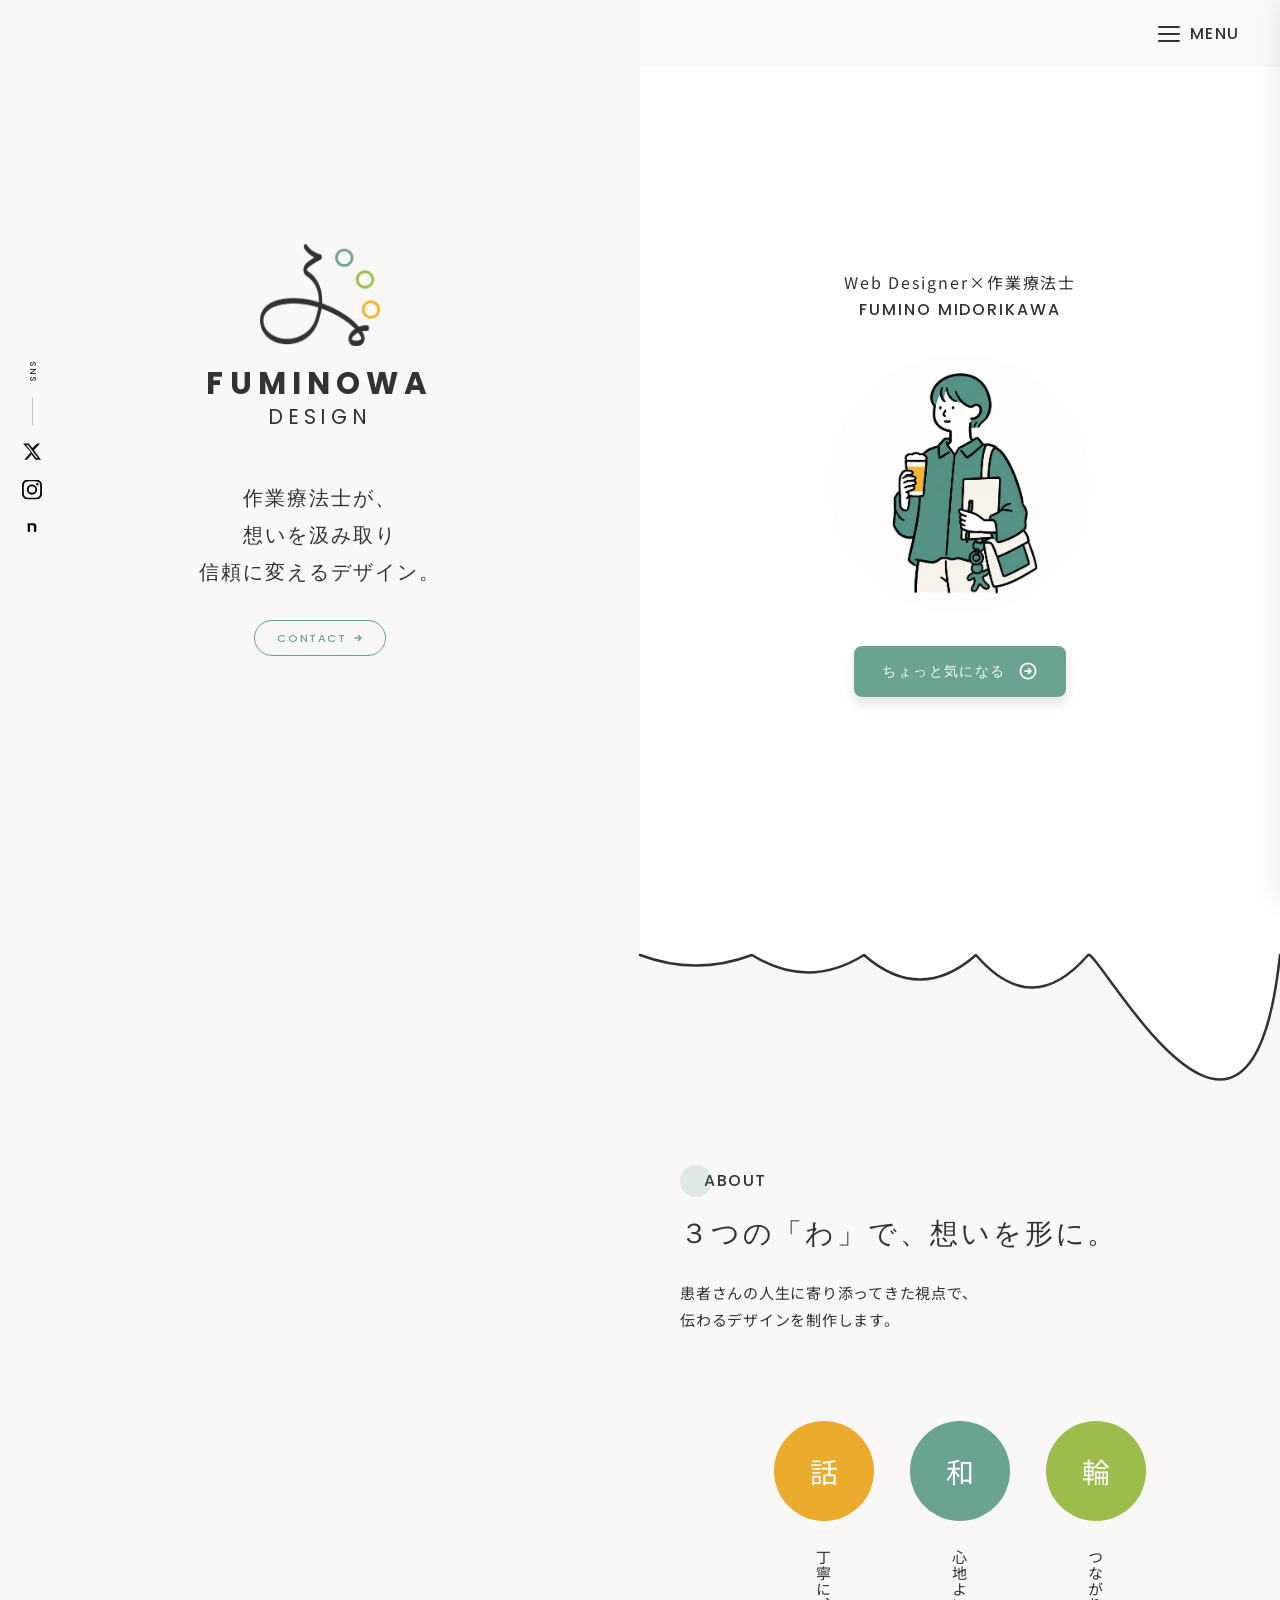
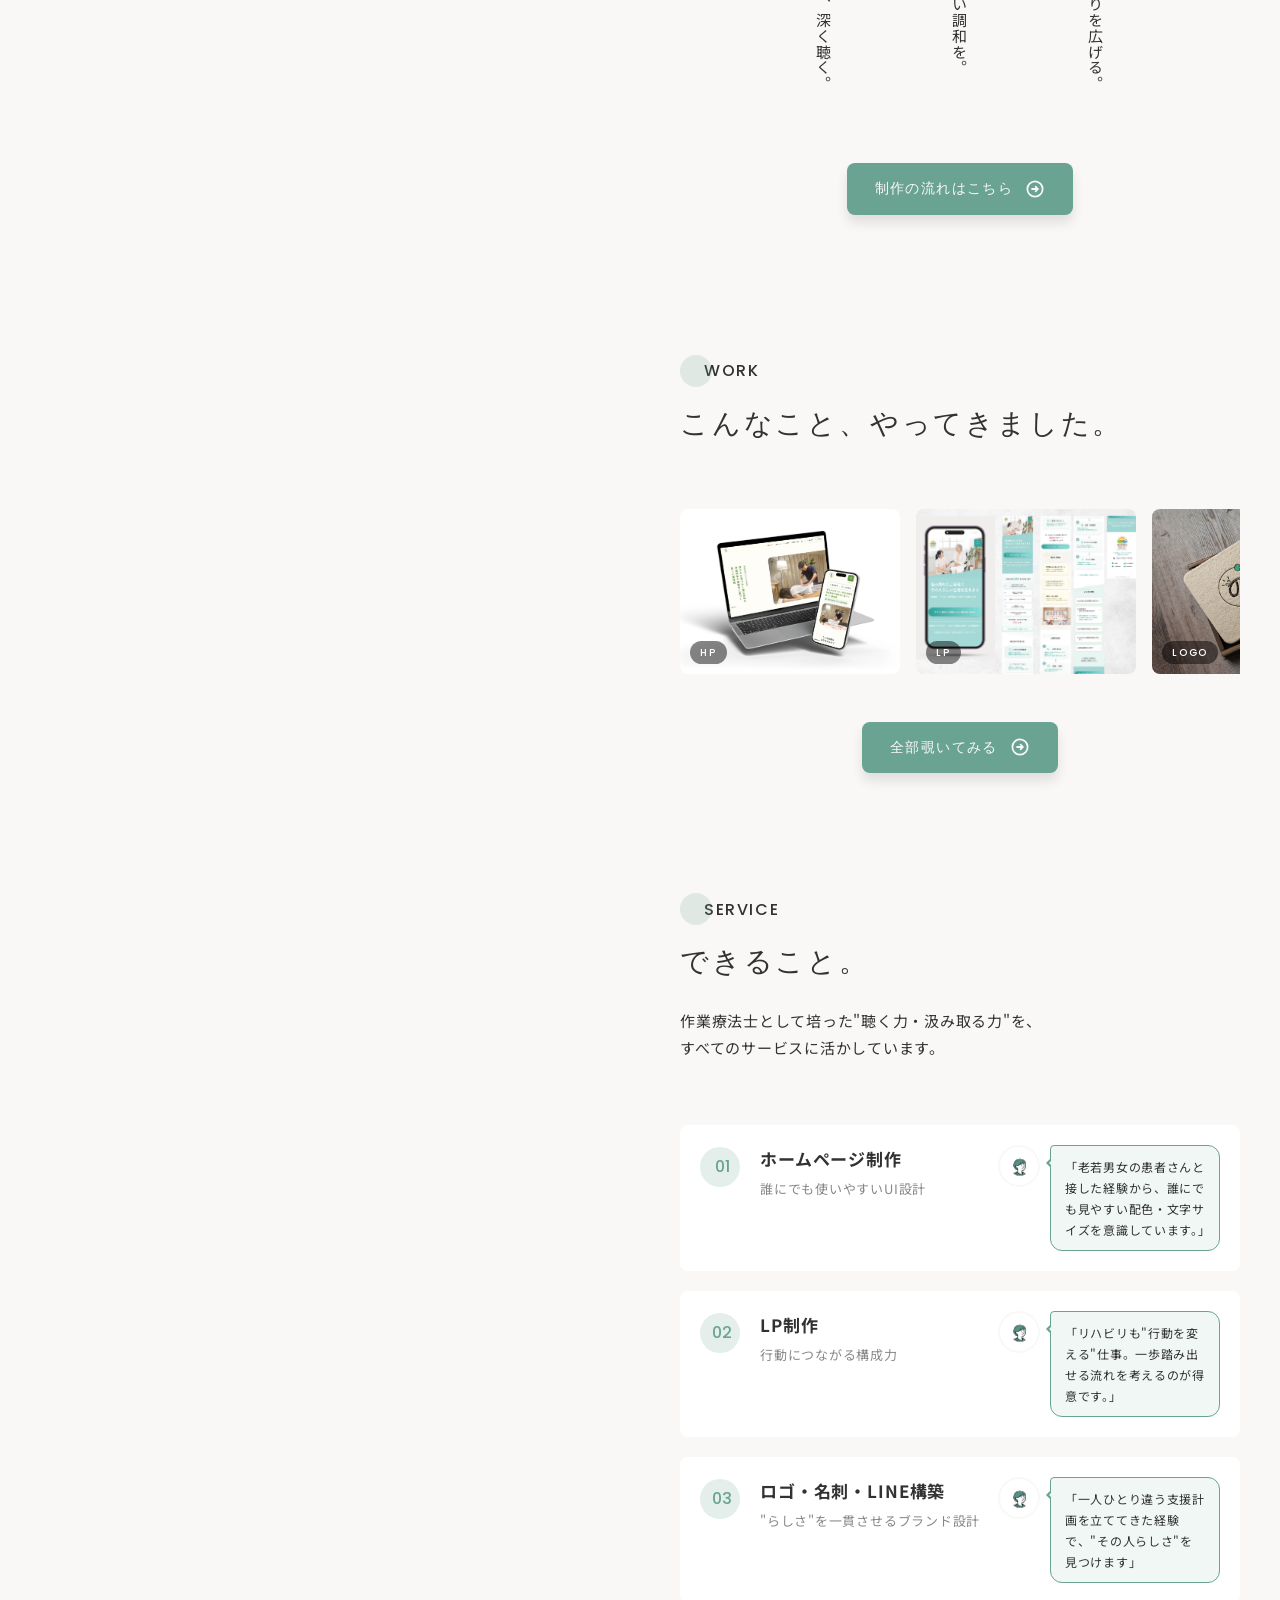
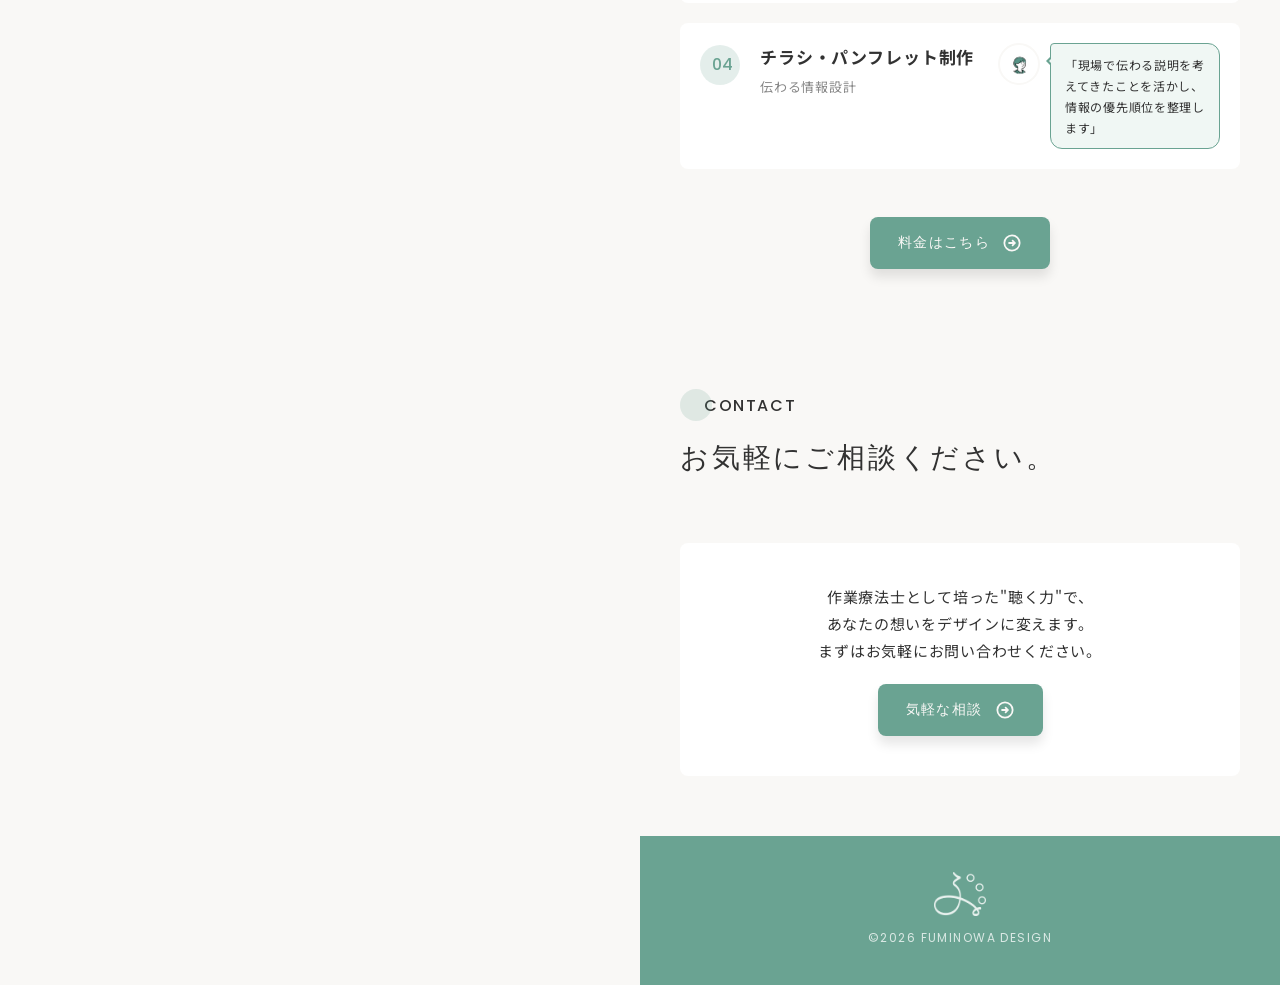
==== commit 079eb3db: "わ編集" ====
--- a/index.html
+++ b/index.html
@@ -35,7 +35,6 @@
         <span class="mobile-header__menu-line"></span>
         <span class="mobile-header__menu-line"></span>
       </div>
-      MENU
     </button>
   </header>
 
--- a/css/style.css
+++ b/css/style.css
@@ -1729,6 +1729,14 @@
   .sidebar__brand-sub { font-size: 18px; }
   .sidebar__tagline { font-size: 15px; }
   .sec-title { font-size: 20px; }
+
+  .wa-list { gap: 20px; }
+  .wa-item { gap: 20px; }
+  .wa-item__circle { width: 80px; height: 80px; }
+
+  .wa-full-item { gap: 16px; }
+  .wa-full-item__circle { width: 60px; height: 60px; font-size: 20px; }
+  .wa-full-item__title { font-size: 15px; }
 }
 
 
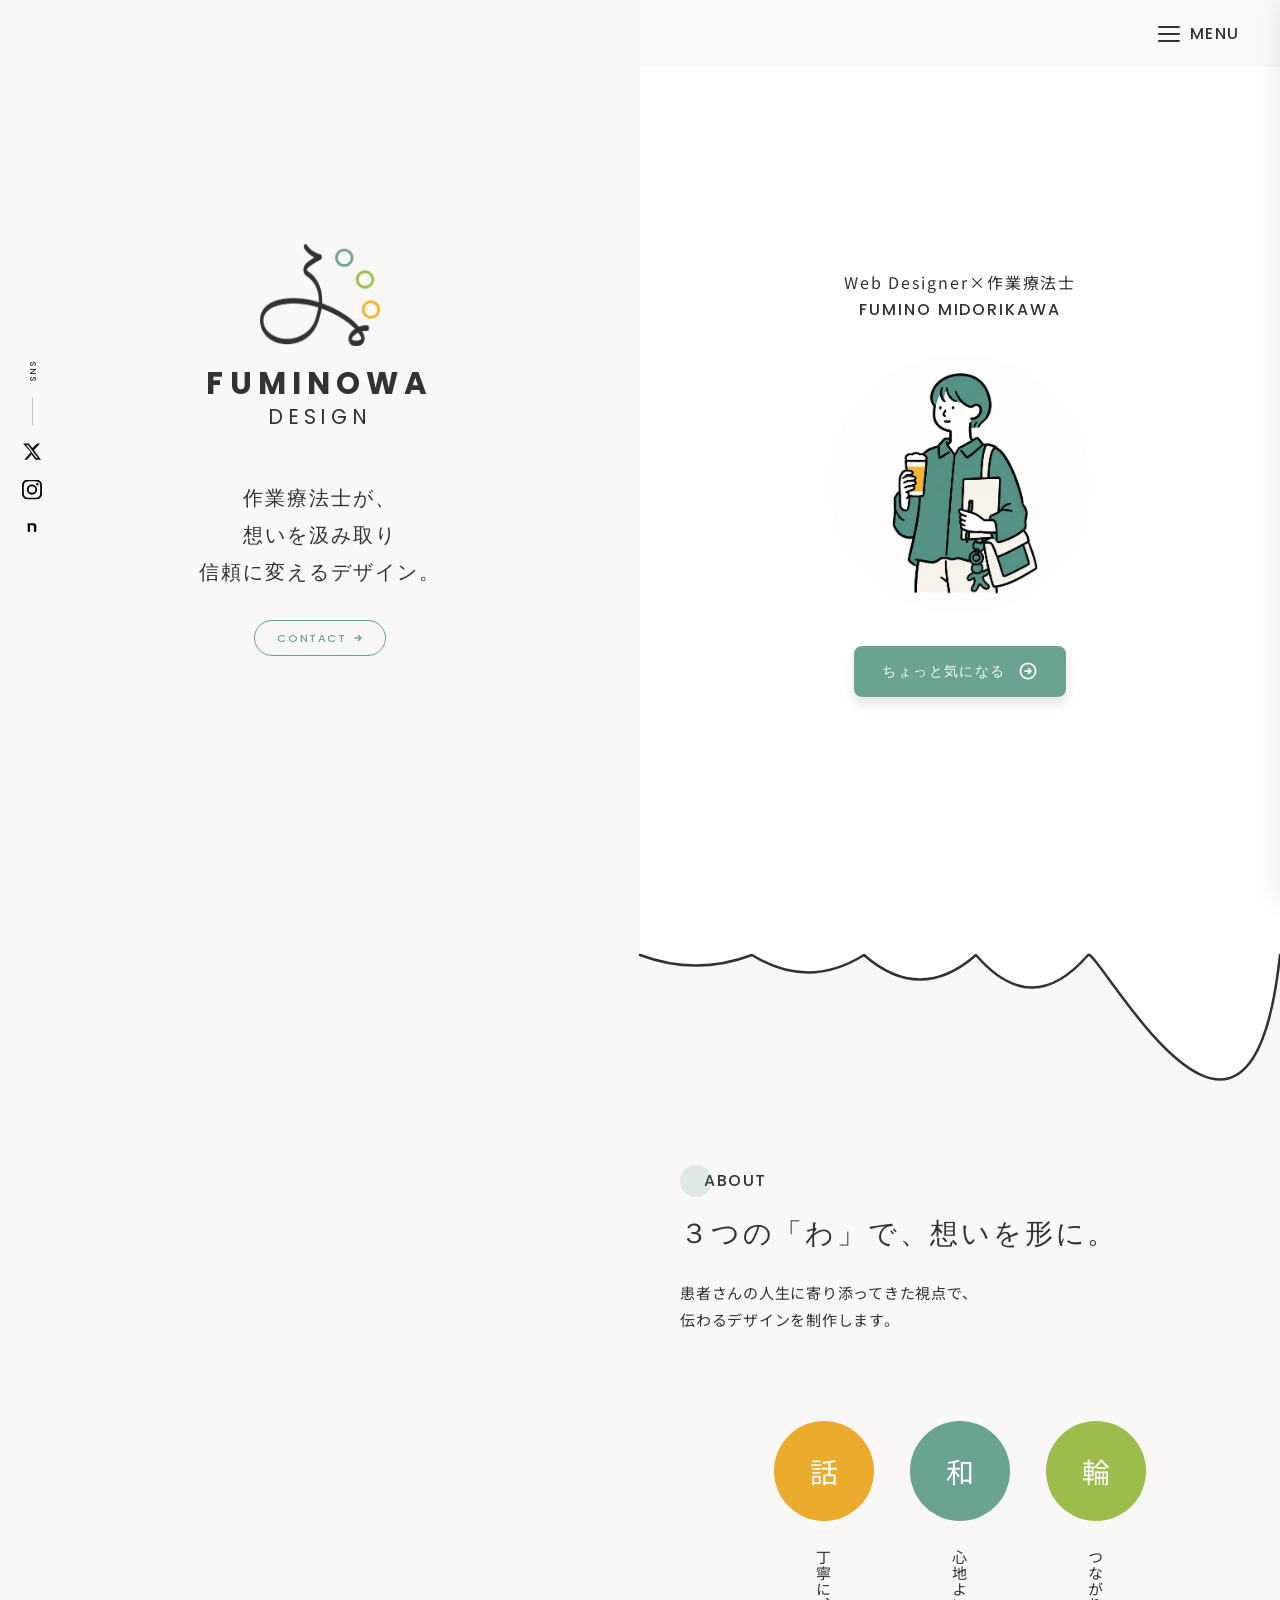
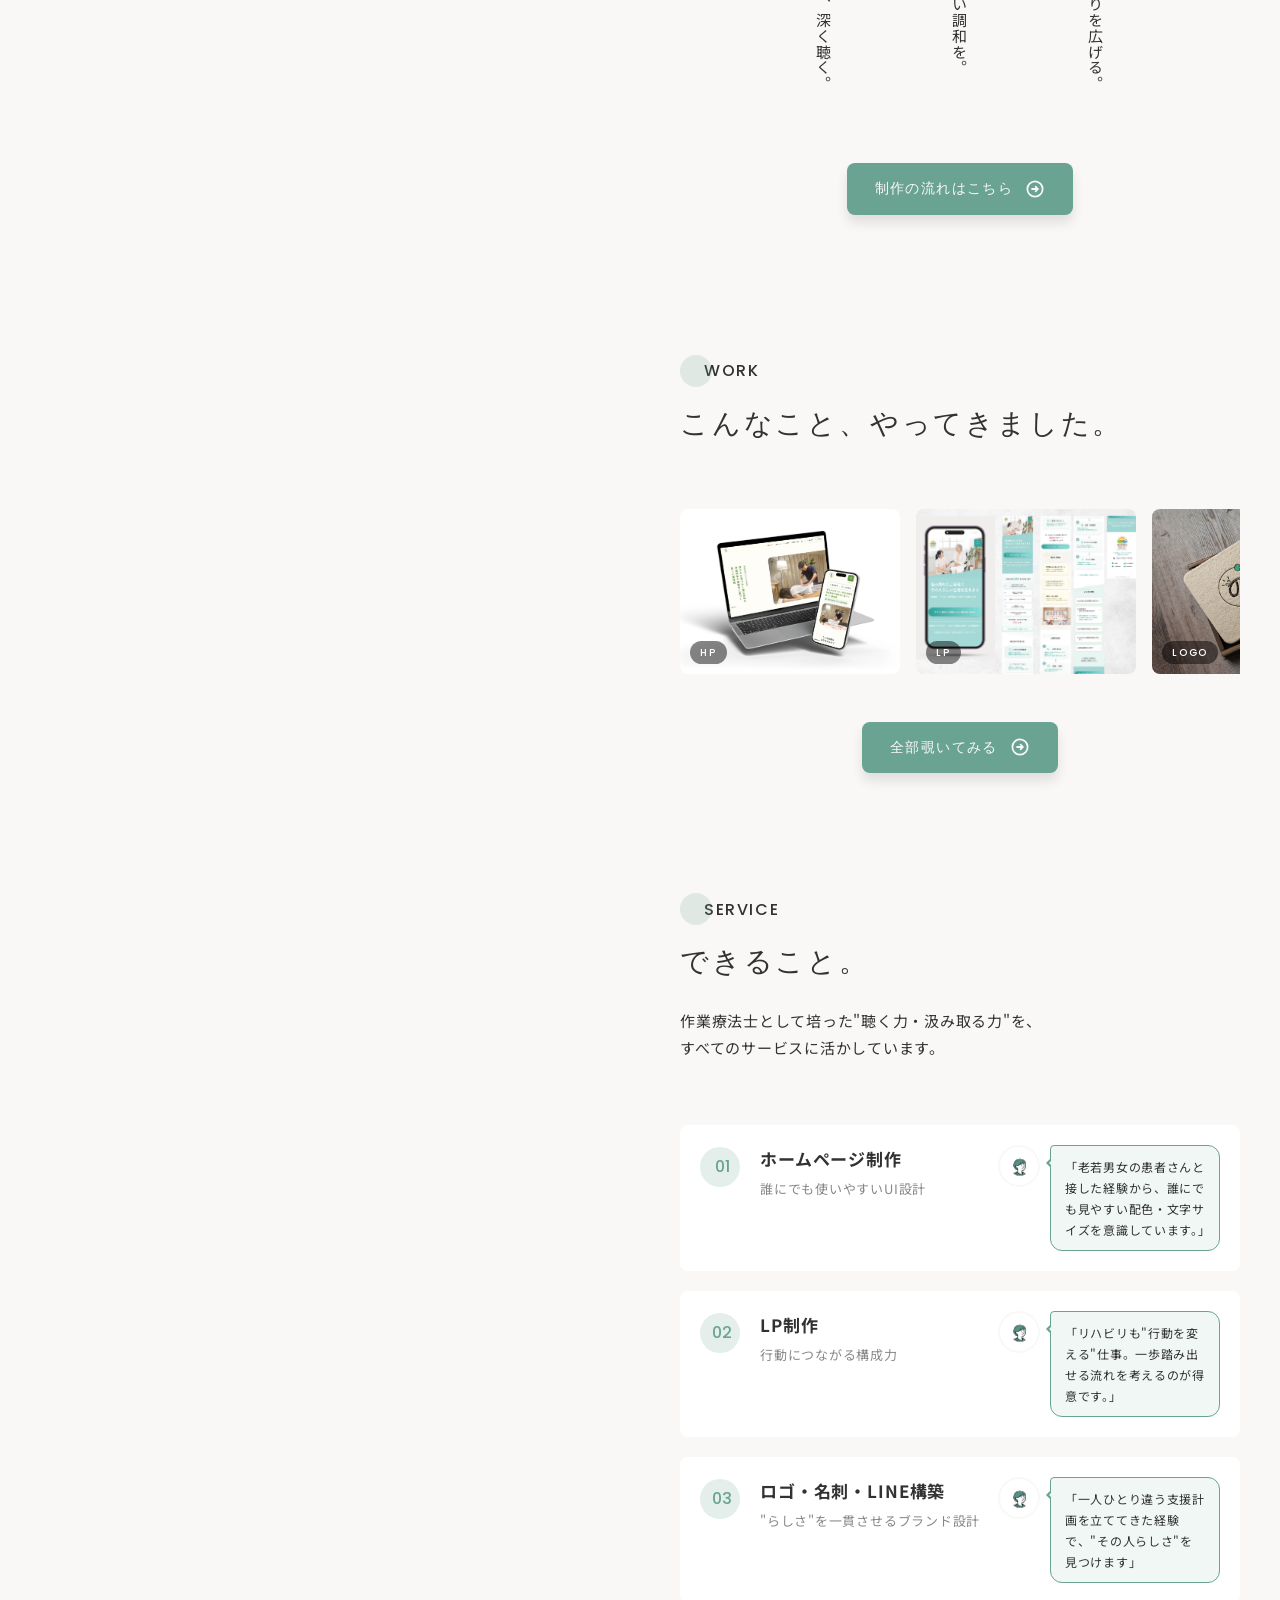
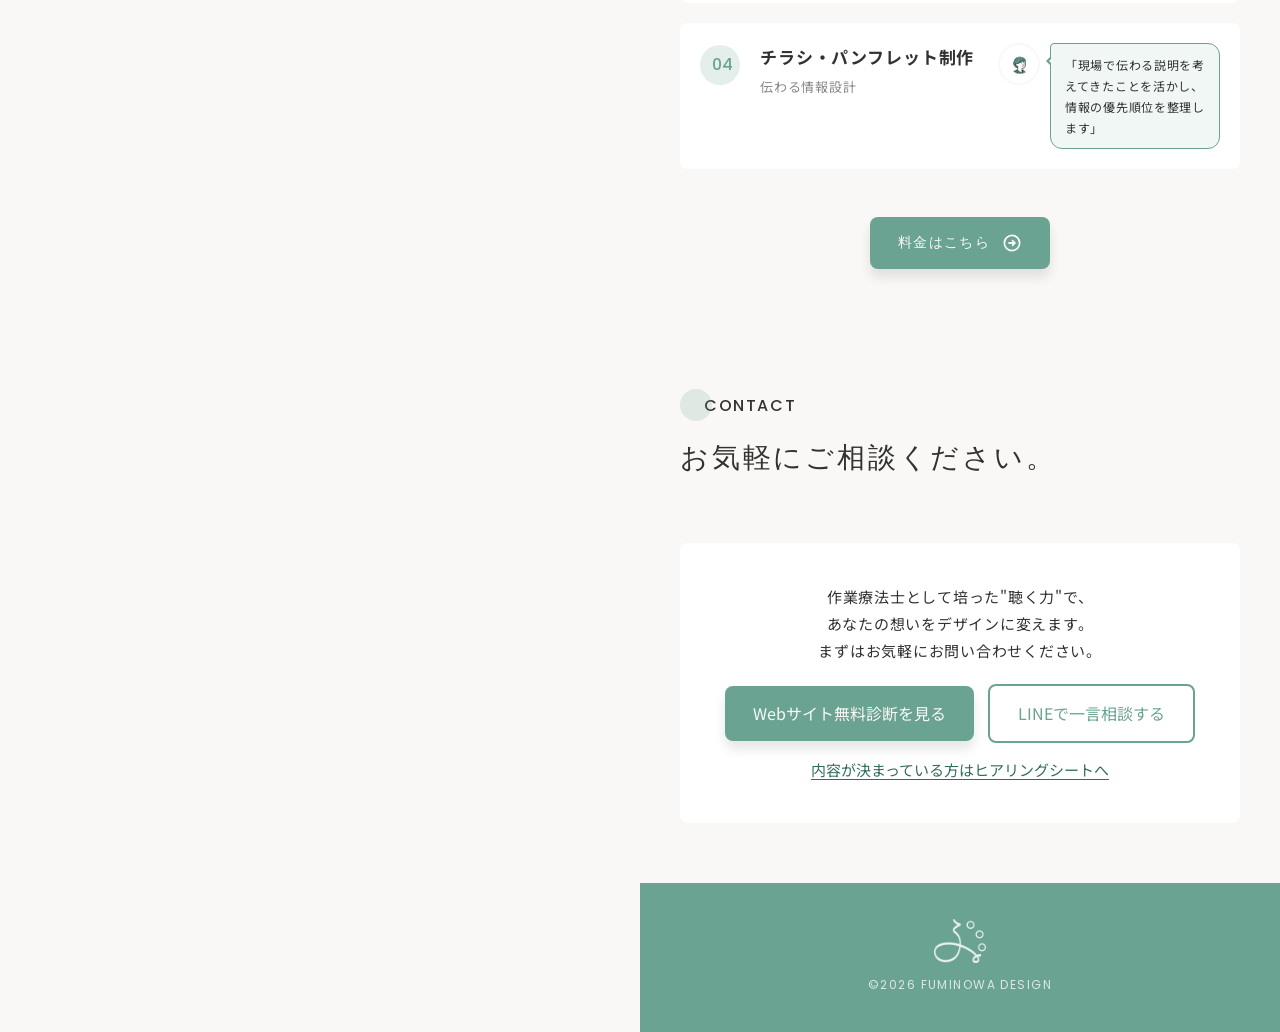
==== commit bc1c40b2: "Add free website review inquiry flow" ====
--- a/index.html
+++ b/index.html
@@ -242,6 +242,14 @@
               <img src="images/work-asahidake.webp" alt="ロゴ制作">
               <span class="work-flow__tag">LOGO</span>
             </div>
+            <div class="work-flow__item">
+              <img src="images/work-tenpei.webp" alt="LP制作">
+              <span class="work-flow__tag">LP</span>
+            </div>
+            <div class="work-flow__item">
+              <img src="images/work-yomogi.webp" alt="LP制作">
+              <span class="work-flow__tag">LP</span>
+            </div>
             <!-- duplicated for seamless loop -->
             <div class="work-flow__item" aria-hidden="true">
               <img src="images/work-mebuki.webp" alt="">
@@ -266,6 +274,14 @@
             <div class="work-flow__item" aria-hidden="true">
               <img src="images/work-asahidake.webp" alt="">
               <span class="work-flow__tag">LOGO</span>
+            </div>
+            <div class="work-flow__item" aria-hidden="true">
+              <img src="images/work-tenpei.webp" alt="">
+              <span class="work-flow__tag">LP</span>
+            </div>
+            <div class="work-flow__item" aria-hidden="true">
+              <img src="images/work-yomogi.webp" alt="">
+              <span class="work-flow__tag">LP</span>
             </div>
           </div>
         </div>
@@ -368,12 +384,11 @@
             あなたの想いをデザインに変えます。<br>
             まずはお気軽にお問い合わせください。
           </p>
-          <a href="contact.html" class="btn btn--green">
-            気軽な相談
-            <svg class="btn__arrow" viewBox="0 0 16 17" fill="none" aria-hidden="true">
-              <circle cx="8" cy="8.5" r="6.5" stroke="currentColor" stroke-width="1.5"/><path d="M5.5 8.5h5M8.5 6.5l2 2-2 2" stroke="currentColor" stroke-width="1.5" stroke-linecap="round" stroke-linejoin="round"/>
-            </svg>
-          </a>
+          <div class="contact-cta__actions">
+            <a href="diagnosis.html" class="btn btn--green">Webサイト無料診断を見る</a>
+            <a href="https://lin.ee/TB57Iuu" class="btn btn--outline" target="_blank" rel="noopener noreferrer">LINEで一言相談する</a>
+            <a href="contact.html?type=hearing" class="contact-cta__text-link">内容が決まっている方はヒアリングシートへ</a>
+          </div>
         </div>
       </section>
 
--- a/css/style.css
+++ b/css/style.css
@@ -1304,6 +1304,7 @@
 
 .contact-tab-panel { display: none; }
 .contact-tab-panel.is-active { display: block; }
+.contact-tabs[hidden], .contact-tab-panel[hidden] { display: none; }
 
 /* ==========================================
    HEARING SHEET — HEADER & NAV
@@ -1770,3 +1771,75 @@
 .foam-divider.is-active .foam-body {
   transform: scaleY(1);
 }
+
+/* Free diagnosis and contact routes */
+.contact-cta__actions,
+.diagnosis-links {
+  display: flex;
+  flex-wrap: wrap;
+  align-items: center;
+  justify-content: center;
+  gap: 14px;
+}
+.contact-cta__actions .btn,
+.consult-route .btn,
+.diagnosis-page .btn { font-family: var(--font-ja); font-size: 16px; letter-spacing: 0; }
+.contact-cta__text-link,
+.text-link,
+.consult-route__diagnosis a { color: #306d5d; text-decoration: underline; text-underline-offset: 3px; }
+.contact-cta__text-link { flex-basis: 100%; font-size: 15px; }
+.consult-route {
+  display: grid;
+  grid-template-columns: repeat(2, minmax(0, 1fr));
+  gap: 20px;
+  margin: 0 0 24px;
+}
+.consult-route__item {
+  display: flex;
+  flex-direction: column;
+  align-items: flex-start;
+  gap: 14px;
+  padding: 28px;
+  background: #fff;
+  border: 1px solid rgba(50, 50, 50, .1);
+  border-radius: var(--radius-card);
+}
+.consult-route__eyebrow,
+.diagnosis-kicker { color: #306d5d; font: 600 13px var(--font-en); letter-spacing: .13em; }
+.consult-route__item h2 { font-size: 20px; line-height: 1.5; }
+.consult-route__item p:not(.consult-route__eyebrow) { font-size: 16px; }
+.consult-route__item .btn { margin-top: auto; }
+.consult-route__diagnosis { margin-bottom: 44px; font-size: 16px; }
+
+.diagnosis-page { max-width: 900px; font-size: 16px; }
+.diagnosis-hero { padding: 56px clamp(24px, 6vw, 64px); background: #e7f0eb; border-radius: var(--radius-card); }
+.diagnosis-hero__label { color: #306d5d; font: 600 14px var(--font-en); letter-spacing: .1em; }
+.diagnosis-hero h1 { margin: 18px 0; font-size: clamp(32px, 6vw, 52px); line-height: 1.35; letter-spacing: .02em; }
+.diagnosis-hero__lead { font-size: clamp(20px, 3vw, 25px); font-weight: 700; }
+.diagnosis-hero__body { max-width: 620px; margin: 18px 0 24px; }
+.diagnosis-hero__hint { margin-top: 12px; font-size: 14px; }
+.diagnosis-section { padding: 68px clamp(0px, 4vw, 40px); border-bottom: 1px solid rgba(50, 50, 50, .15); }
+.diagnosis-section h2 { margin: 10px 0 22px; font-size: clamp(24px, 4vw, 31px); line-height: 1.45; }
+.diagnosis-section--tint { margin: 0 -20px; padding-inline: clamp(20px, 6vw, 60px); background: #fff; border-bottom: 0; border-radius: var(--radius-card); }
+.diagnosis-list { display: grid; gap: 12px; margin-bottom: 22px; }
+.diagnosis-list li { padding: 14px 18px; background: #fff; border-left: 4px solid var(--color-green); }
+.diagnosis-steps { display: grid; gap: 16px; counter-reset: item; }
+.diagnosis-steps li { display: grid; grid-template-columns: minmax(130px, 180px) 1fr; gap: 20px; align-items: start; }
+.diagnosis-steps strong { color: #306d5d; }
+.diagnosis-note { margin-top: 20px; color: #555; font-size: 14px; }
+.diagnosis-message { max-width: 480px; padding: 20px 24px; margin: 22px 0; background: #fff; border: 1px solid #d5e3dc; border-radius: var(--radius-card); }
+.diagnosis-message p + p { margin-top: 8px; }
+.diagnosis-section--end { border: 0; }
+.diagnosis-links { justify-content: flex-start; margin-top: 24px; }
+@media (max-width: 640px) {
+  .consult-route { grid-template-columns: 1fr; }
+  .contact-cta__actions { flex-direction: column; width: 100%; }
+  .contact-cta__actions .btn { width: 100%; justify-content: center; }
+  .diagnosis-hero { padding: 36px 24px; }
+  .diagnosis-section { padding-block: 48px; }
+  .diagnosis-section--tint { margin-inline: -8px; }
+  .diagnosis-steps li { grid-template-columns: 1fr; gap: 4px; }
+  .diagnosis-page .btn { width: 100%; justify-content: center; text-align: center; }
+  .diagnosis-links { align-items: stretch; }
+  .diagnosis-section h2 { font-size: 23px; }
+}
